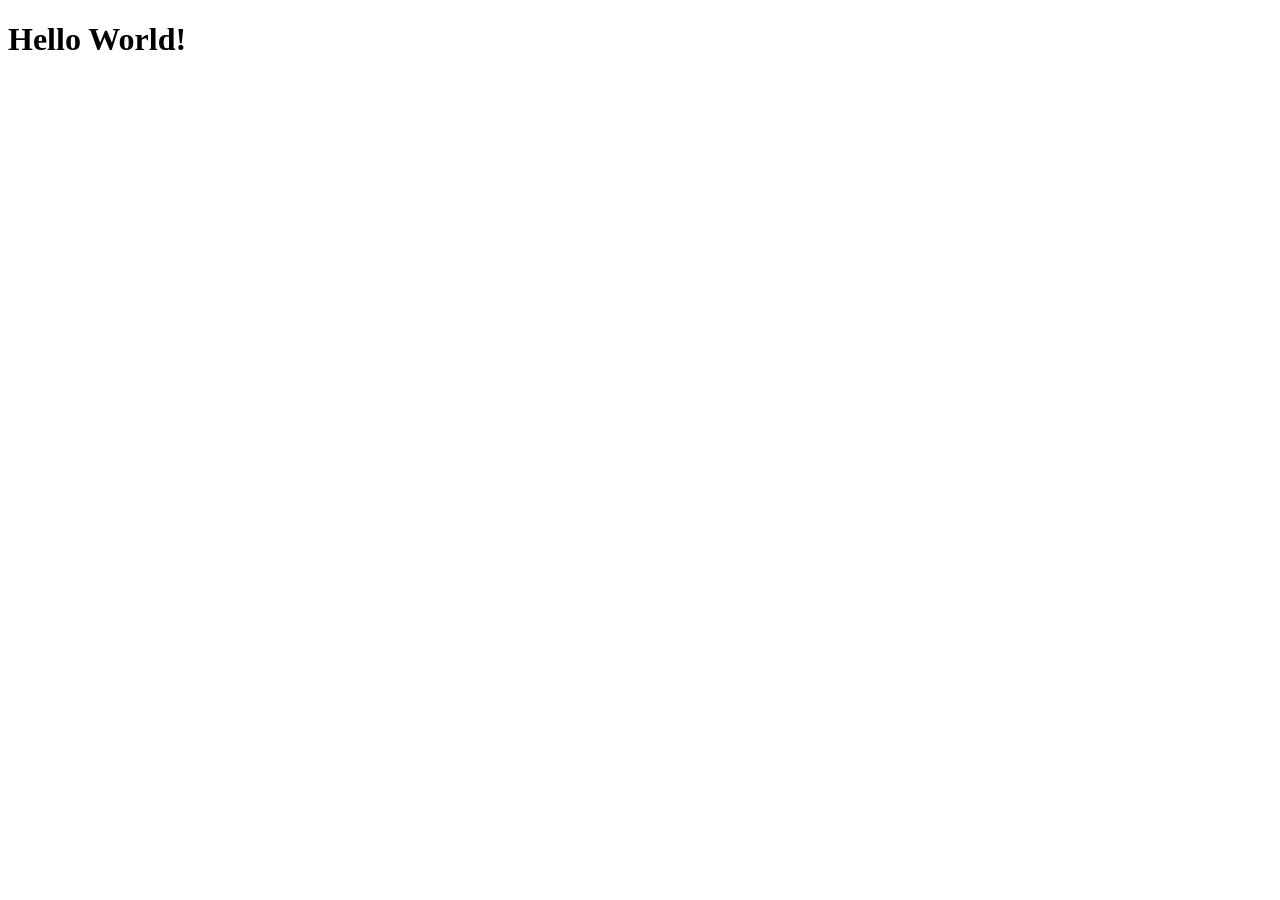
==== index.html @ 9c20a5e0 "Added index.html and test text" ====
<!DOCTYPE html>
<html lang="en">
<head>
    <meta charset="UTF-8">
    <meta name="viewport" content="width=device-width, initial-scale=1.0">

    <title>My Website</title>

    <link rel="stylesheet" href="css/style.css">
</head>

<body>

    <h1>Hello World!</h1>

    <script src="js/script.js"></script>
</body>
</html>
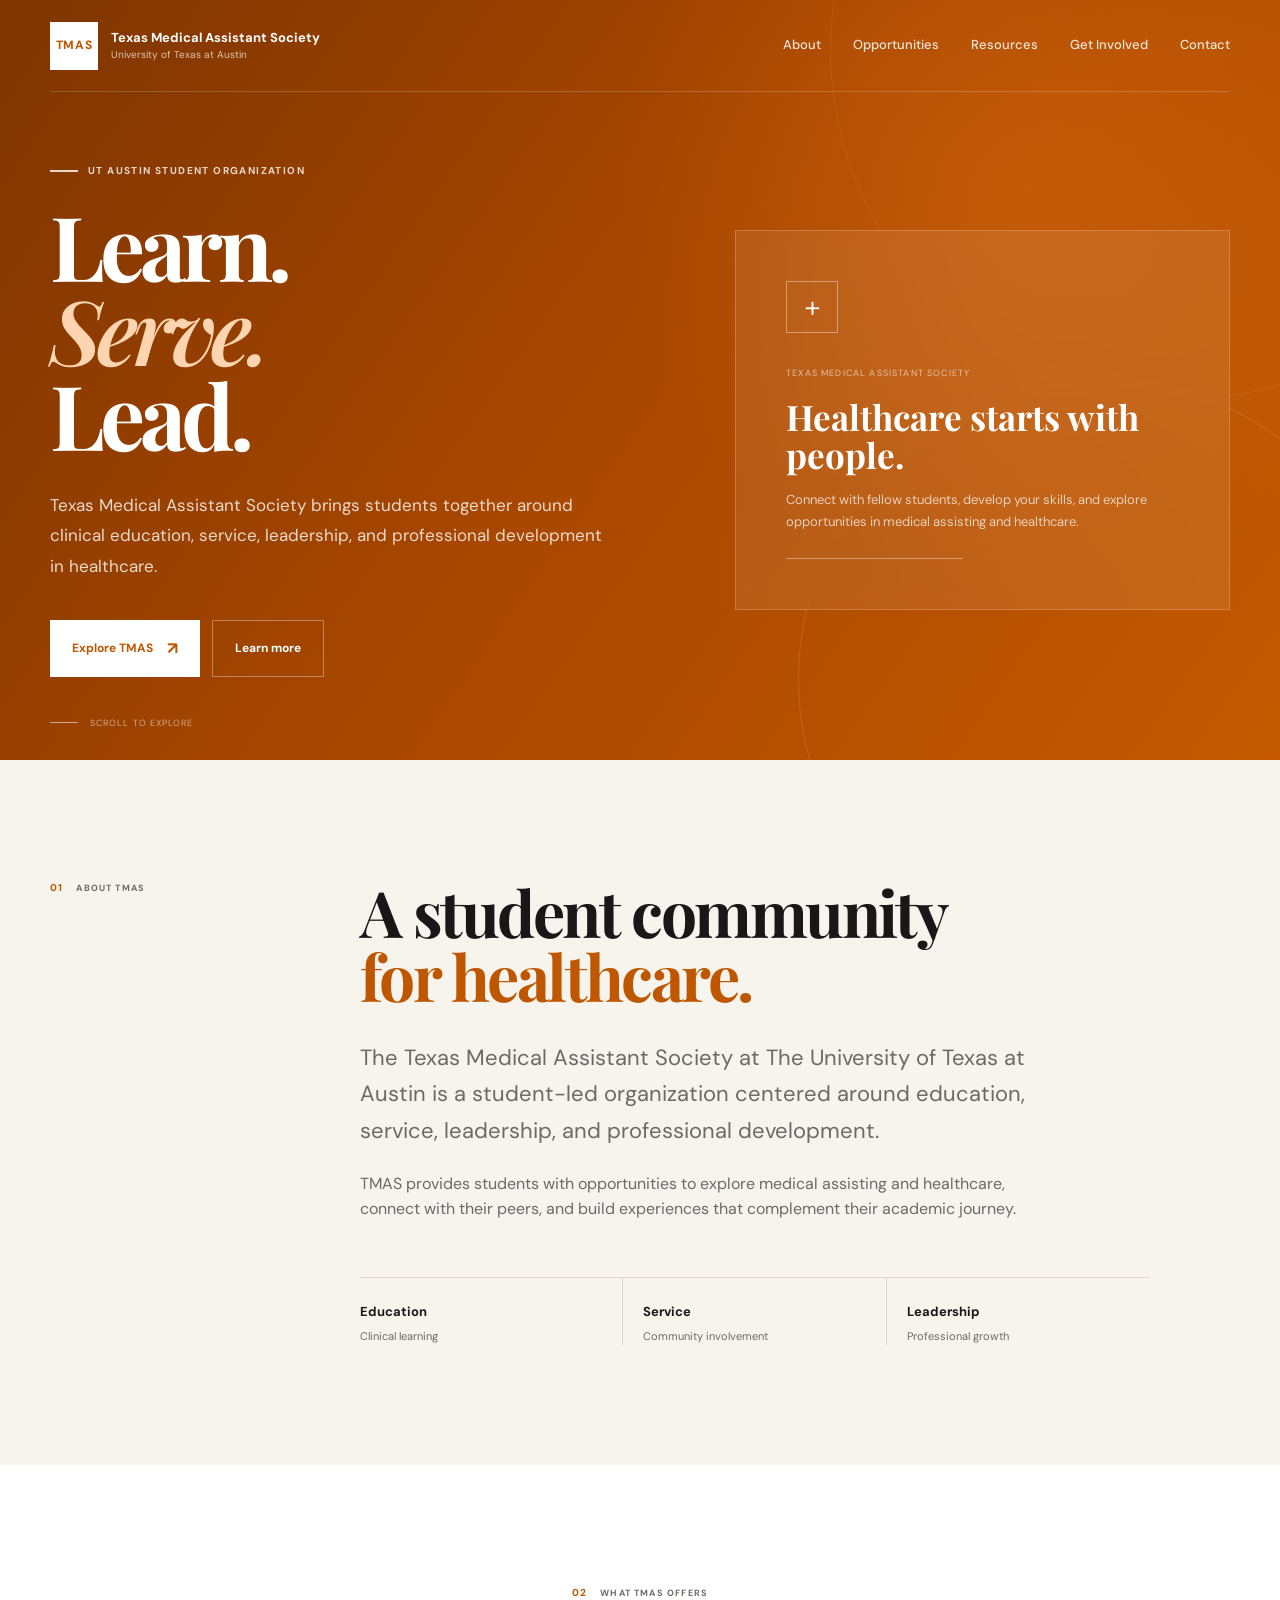
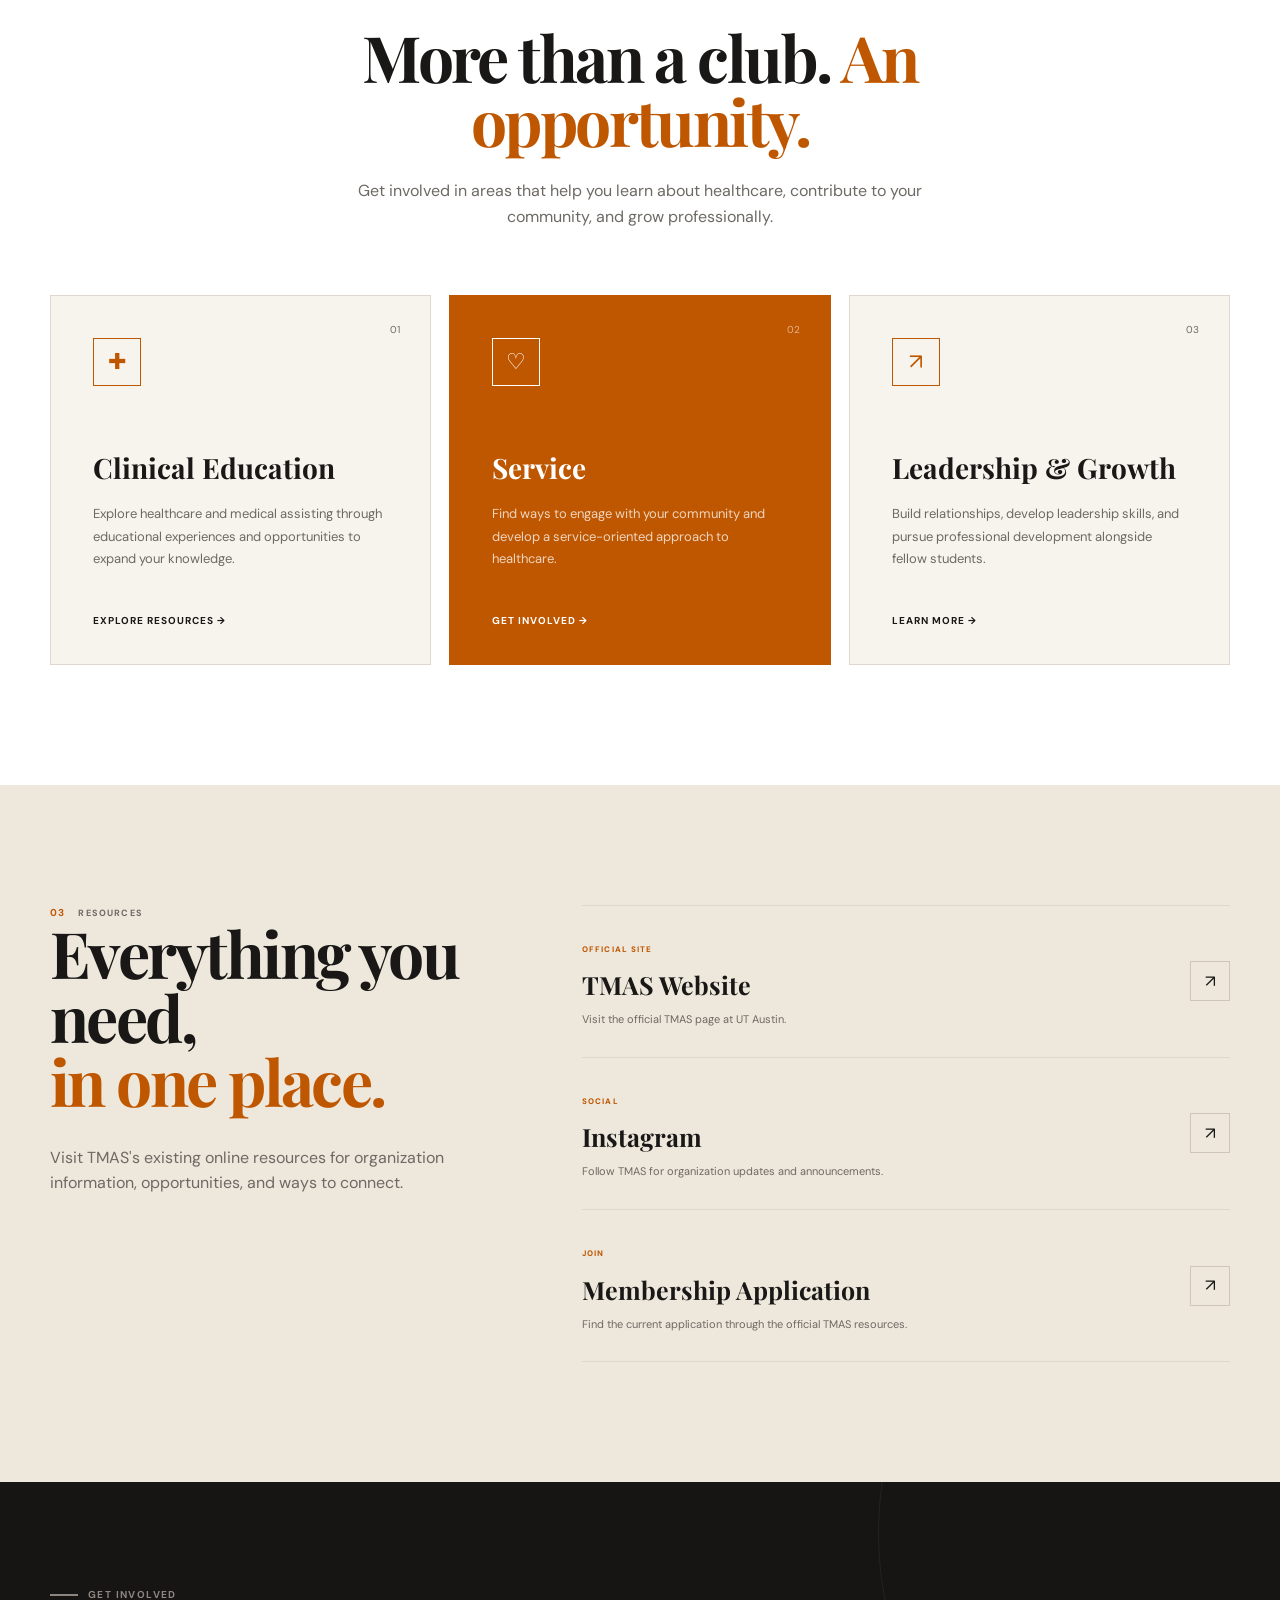
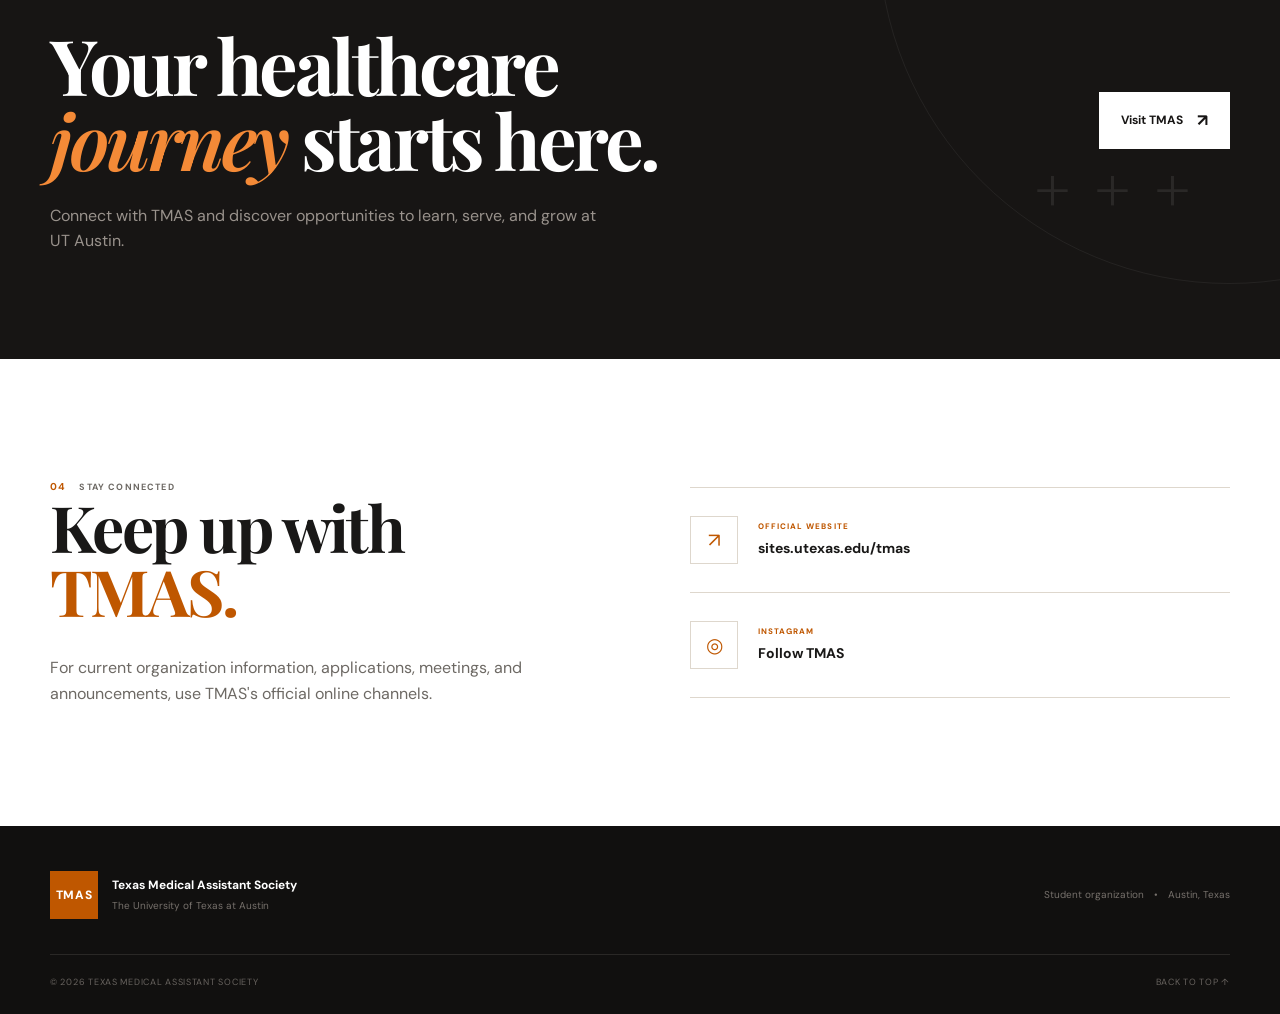
==== commit 3e7314bf: "ChatGPT slop lololol" ====
--- a/index.html
+++ b/index.html
@@ -1,18 +1,416 @@
 <!DOCTYPE html>
 <html lang="en">
 <head>
-    <meta charset="UTF-8">
-    <meta name="viewport" content="width=device-width, initial-scale=1.0">
-
-    <title>My Website</title>
-
-    <link rel="stylesheet" href="css/style.css">
+  <meta charset="UTF-8" />
+  <meta name="viewport" content="width=device-width, initial-scale=1.0" />
+  <meta
+    name="description"
+    content="Texas Medical Assistant Society at The University of Texas at Austin."
+  />
+  <title>Texas Medical Assistant Society | UT Austin</title>
+
+  <link rel="preconnect" href="https://fonts.googleapis.com" />
+  <link rel="preconnect" href="https://fonts.gstatic.com" crossorigin />
+  <link
+    href="https://fonts.googleapis.com/css2?family=DM+Sans:wght@400;500;600;700&family=Playfair+Display:wght@600;700&display=swap"
+    rel="stylesheet"
+  />
+
+  <link rel="stylesheet" href="styles.css" />
 </head>
 
 <body>
 
-    <h1>Hello World!</h1>
-
-    <script src="js/script.js"></script>
+  <!-- Navigation -->
+  <header class="site-header">
+    <nav class="navbar container">
+      <a href="#home" class="brand">
+        <span class="brand-mark">TMAS</span>
+        <span class="brand-text">
+          <strong>Texas Medical Assistant Society</strong>
+          <small>University of Texas at Austin</small>
+        </span>
+      </a>
+
+      <button class="menu-toggle" aria-label="Toggle navigation">
+        <span></span>
+        <span></span>
+        <span></span>
+      </button>
+
+      <div class="nav-links">
+        <a href="#about">About</a>
+        <a href="#opportunities">Opportunities</a>
+        <a href="#resources">Resources</a>
+        <a href="#involved">Get Involved</a>
+        <a href="#contact">Contact</a>
+      </div>
+    </nav>
+  </header>
+
+  <main>
+
+    <!-- Hero -->
+    <section class="hero" id="home">
+      <div class="hero-glow"></div>
+
+      <div class="container hero-content">
+        <div class="hero-copy">
+          <div class="eyebrow">
+            <span></span>
+            UT Austin Student Organization
+          </div>
+
+          <h1>
+            Learn.
+            <em>Serve.</em>
+            Lead.
+          </h1>
+
+          <p class="hero-description">
+            Texas Medical Assistant Society brings students together around
+            clinical education, service, leadership, and professional
+            development in healthcare.
+          </p>
+
+          <div class="hero-buttons">
+            <a
+              href="https://sites.utexas.edu/tmas/"
+              target="_blank"
+              rel="noopener"
+              class="button button-primary"
+            >
+              Explore TMAS
+              <span>↗</span>
+            </a>
+
+            <a href="#about" class="button button-secondary">
+              Learn more
+            </a>
+          </div>
+        </div>
+
+        <div class="hero-card">
+          <div class="cross-icon">+</div>
+
+          <div class="hero-card-content">
+            <span>Texas Medical Assistant Society</span>
+            <h2>Healthcare starts with people.</h2>
+            <p>
+              Connect with fellow students, develop your skills, and explore
+              opportunities in medical assisting and healthcare.
+            </p>
+          </div>
+
+          <div class="hero-card-line"></div>
+        </div>
+      </div>
+
+      <div class="scroll-indicator">
+        <span></span>
+        Scroll to explore
+      </div>
+    </section>
+
+    <!-- About -->
+    <section class="section about" id="about">
+      <div class="container two-column">
+
+        <div class="section-label">
+          <span>01</span>
+          <p>About TMAS</p>
+        </div>
+
+        <div class="section-content">
+          <h2>
+            A student community
+            <span>for healthcare.</span>
+          </h2>
+
+          <p class="large-text">
+            The Texas Medical Assistant Society at The University of Texas at
+            Austin is a student-led organization centered around education,
+            service, leadership, and professional development.
+          </p>
+
+          <p>
+            TMAS provides students with opportunities to explore medical
+            assisting and healthcare, connect with their peers, and build
+            experiences that complement their academic journey.
+          </p>
+
+          <div class="stat-row">
+            <div>
+              <strong>Education</strong>
+              <span>Clinical learning</span>
+            </div>
+
+            <div>
+              <strong>Service</strong>
+              <span>Community involvement</span>
+            </div>
+
+            <div>
+              <strong>Leadership</strong>
+              <span>Professional growth</span>
+            </div>
+          </div>
+        </div>
+
+      </div>
+    </section>
+
+    <!-- Opportunities -->
+    <section class="section opportunities" id="opportunities">
+      <div class="container">
+
+        <div class="section-heading centered">
+          <div class="section-label centered-label">
+            <span>02</span>
+            <p>What TMAS offers</p>
+          </div>
+
+          <h2>
+            More than a club.
+            <span>An opportunity.</span>
+          </h2>
+
+          <p>
+            Get involved in areas that help you learn about healthcare,
+            contribute to your community, and grow professionally.
+          </p>
+        </div>
+
+        <div class="cards">
+
+          <article class="feature-card">
+            <div class="card-number">01</div>
+            <div class="card-icon">✚</div>
+            <h3>Clinical Education</h3>
+            <p>
+              Explore healthcare and medical assisting through educational
+              experiences and opportunities to expand your knowledge.
+            </p>
+            <a href="#resources">Explore resources →</a>
+          </article>
+
+          <article class="feature-card featured">
+            <div class="card-number">02</div>
+            <div class="card-icon">♡</div>
+            <h3>Service</h3>
+            <p>
+              Find ways to engage with your community and develop a
+              service-oriented approach to healthcare.
+            </p>
+            <a href="#involved">Get involved →</a>
+          </article>
+
+          <article class="feature-card">
+            <div class="card-number">03</div>
+            <div class="card-icon">↗</div>
+            <h3>Leadership & Growth</h3>
+            <p>
+              Build relationships, develop leadership skills, and pursue
+              professional development alongside fellow students.
+            </p>
+            <a href="#involved">Learn more →</a>
+          </article>
+
+        </div>
+      </div>
+    </section>
+
+    <!-- Resources -->
+    <section class="section resources" id="resources">
+      <div class="container resource-layout">
+
+        <div class="resource-intro">
+          <div class="section-label">
+            <span>03</span>
+            <p>Resources</p>
+          </div>
+
+          <h2>
+            Everything you need,
+            <span>in one place.</span>
+          </h2>
+
+          <p>
+            Visit TMAS's existing online resources for organization
+            information, opportunities, and ways to connect.
+          </p>
+        </div>
+
+        <div class="resource-list">
+
+          <a
+            class="resource-item"
+            href="https://sites.utexas.edu/tmas/"
+            target="_blank"
+            rel="noopener"
+          >
+            <div>
+              <span class="resource-tag">OFFICIAL SITE</span>
+              <h3>TMAS Website</h3>
+              <p>Visit the official TMAS page at UT Austin.</p>
+            </div>
+            <span class="resource-arrow">↗</span>
+          </a>
+
+          <a
+            class="resource-item"
+            href="https://www.instagram.com/"
+            target="_blank"
+            rel="noopener"
+          >
+            <div>
+              <span class="resource-tag">SOCIAL</span>
+              <h3>Instagram</h3>
+              <p>Follow TMAS for organization updates and announcements.</p>
+            </div>
+            <span class="resource-arrow">↗</span>
+          </a>
+
+          <a
+            class="resource-item"
+            href="https://sites.utexas.edu/tmas/"
+            target="_blank"
+            rel="noopener"
+          >
+            <div>
+              <span class="resource-tag">JOIN</span>
+              <h3>Membership Application</h3>
+              <p>Find the current application through the official TMAS resources.</p>
+            </div>
+            <span class="resource-arrow">↗</span>
+          </a>
+
+        </div>
+      </div>
+    </section>
+
+    <!-- CTA -->
+    <section class="cta-section" id="involved">
+      <div class="container cta-inner">
+
+        <div class="cta-decoration">
+          <span>+</span>
+          <span>+</span>
+          <span>+</span>
+        </div>
+
+        <div>
+          <div class="eyebrow light">
+            <span></span>
+            Get involved
+          </div>
+
+          <h2>
+            Your healthcare
+            <em>journey</em> starts here.
+          </h2>
+
+          <p>
+            Connect with TMAS and discover opportunities to learn, serve,
+            and grow at UT Austin.
+          </p>
+        </div>
+
+        <a
+          href="https://sites.utexas.edu/tmas/"
+          target="_blank"
+          rel="noopener"
+          class="button button-light"
+        >
+          Visit TMAS
+          <span>↗</span>
+        </a>
+
+      </div>
+    </section>
+
+    <!-- Contact -->
+    <section class="section contact" id="contact">
+      <div class="container contact-grid">
+
+        <div>
+          <div class="section-label">
+            <span>04</span>
+            <p>Stay connected</p>
+          </div>
+
+          <h2>
+            Keep up with
+            <span>TMAS.</span>
+          </h2>
+
+          <p>
+            For current organization information, applications, meetings,
+            and announcements, use TMAS's official online channels.
+          </p>
+        </div>
+
+        <div class="contact-links">
+
+          <a
+            href="https://sites.utexas.edu/tmas/"
+            target="_blank"
+            rel="noopener"
+            class="contact-link"
+          >
+            <span class="contact-icon">↗</span>
+            <div>
+              <small>OFFICIAL WEBSITE</small>
+              <strong>sites.utexas.edu/tmas</strong>
+            </div>
+          </a>
+
+          <a
+            href="https://www.instagram.com/"
+            target="_blank"
+            rel="noopener"
+            class="contact-link"
+          >
+            <span class="contact-icon">◎</span>
+            <div>
+              <small>INSTAGRAM</small>
+              <strong>Follow TMAS</strong>
+            </div>
+          </a>
+
+        </div>
+
+      </div>
+    </section>
+
+  </main>
+
+  <!-- Footer -->
+  <footer class="footer">
+    <div class="container footer-inner">
+
+      <div class="footer-brand">
+        <span class="brand-mark">TMAS</span>
+        <div>
+          <strong>Texas Medical Assistant Society</strong>
+          <span>The University of Texas at Austin</span>
+        </div>
+      </div>
+
+      <div class="footer-right">
+        <span>Student organization</span>
+        <span>•</span>
+        <span>Austin, Texas</span>
+      </div>
+
+    </div>
+
+    <div class="container footer-bottom">
+      <span>© <span id="year"></span> Texas Medical Assistant Society</span>
+      <a href="#home">Back to top ↑</a>
+    </div>
+  </footer>
+
+  <script src="script.js"></script>
 </body>
 </html>
--- a/styles.css
+++ b/styles.css
@@ -0,0 +1,1016 @@
+:root {
+  --burnt-orange: #bf5700;
+  --orange-dark: #8f3f00;
+  --orange-light: #e87519;
+  --cream: #f7f3ed;
+  --cream-dark: #eee7dc;
+  --white: #ffffff;
+  --ink: #191817;
+  --muted: #6d6964;
+  --border: #ded7cd;
+  --dark: #171514;
+
+  --font-body: "DM Sans", sans-serif;
+  --font-display: "Playfair Display", serif;
+
+  --container: 1180px;
+}
+
+* {
+  margin: 0;
+  padding: 0;
+  box-sizing: border-box;
+}
+
+html {
+  scroll-behavior: smooth;
+}
+
+body {
+  font-family: var(--font-body);
+  background: var(--cream);
+  color: var(--ink);
+  line-height: 1.6;
+  overflow-x: hidden;
+}
+
+a {
+  color: inherit;
+  text-decoration: none;
+}
+
+button {
+  font-family: inherit;
+}
+
+.container {
+  width: min(calc(100% - 48px), var(--container));
+  margin: 0 auto;
+}
+
+/* =========================
+   HEADER
+========================= */
+
+.site-header {
+  position: absolute;
+  z-index: 100;
+  top: 0;
+  left: 0;
+  width: 100%;
+  color: white;
+}
+
+.navbar {
+  min-height: 92px;
+  display: flex;
+  align-items: center;
+  justify-content: space-between;
+  border-bottom: 1px solid rgba(255,255,255,.18);
+}
+
+.brand {
+  display: flex;
+  align-items: center;
+  gap: 13px;
+}
+
+.brand-mark {
+  width: 48px;
+  height: 48px;
+  display: grid;
+  place-items: center;
+  background: white;
+  color: var(--burnt-orange);
+  font-size: 12px;
+  font-weight: 800;
+  letter-spacing: .06em;
+}
+
+.brand-text {
+  display: flex;
+  flex-direction: column;
+  line-height: 1.25;
+}
+
+.brand-text strong {
+  font-size: 13px;
+}
+
+.brand-text small {
+  opacity: .7;
+  font-size: 10px;
+  margin-top: 3px;
+}
+
+.nav-links {
+  display: flex;
+  gap: 32px;
+  align-items: center;
+}
+
+.nav-links a {
+  font-size: 13px;
+  font-weight: 500;
+  opacity: .85;
+  transition: .25s ease;
+}
+
+.nav-links a:hover {
+  opacity: 1;
+  color: #ffd2af;
+}
+
+.menu-toggle {
+  display: none;
+  background: transparent;
+  border: 0;
+  cursor: pointer;
+}
+
+.menu-toggle span {
+  width: 26px;
+  height: 2px;
+  background: white;
+  display: block;
+  margin: 5px 0;
+}
+
+/* =========================
+   HERO
+========================= */
+
+.hero {
+  min-height: 760px;
+  position: relative;
+  background:
+    radial-gradient(
+      circle at 80% 25%,
+      rgba(232,117,25,.35),
+      transparent 35%
+    ),
+    linear-gradient(
+      125deg,
+      #7e3500 0%,
+      #a84700 48%,
+      #c55a00 100%
+    );
+  color: white;
+  overflow: hidden;
+}
+
+.hero::after {
+  content: "";
+  position: absolute;
+  right: -120px;
+  bottom: -220px;
+  width: 600px;
+  height: 600px;
+  border: 1px solid rgba(255,255,255,.13);
+  border-radius: 50%;
+}
+
+.hero-glow {
+  position: absolute;
+  width: 700px;
+  height: 700px;
+  right: -250px;
+  top: -300px;
+  border: 1px solid rgba(255,255,255,.08);
+  border-radius: 50%;
+}
+
+.hero-content {
+  min-height: 760px;
+  display: grid;
+  grid-template-columns: 1.1fr .9fr;
+  gap: 80px;
+  align-items: center;
+  padding-top: 80px;
+}
+
+.hero-copy {
+  max-width: 650px;
+  position: relative;
+  z-index: 2;
+}
+
+.eyebrow {
+  display: flex;
+  align-items: center;
+  gap: 10px;
+  text-transform: uppercase;
+  letter-spacing: .14em;
+  font-size: 10px;
+  font-weight: 700;
+  margin-bottom: 24px;
+  opacity: .8;
+}
+
+.eyebrow span {
+  display: block;
+  width: 28px;
+  height: 2px;
+  background: currentColor;
+}
+
+.hero h1 {
+  font-family: var(--font-display);
+  font-size: clamp(64px, 7vw, 104px);
+  line-height: .94;
+  letter-spacing: -.055em;
+  margin-bottom: 34px;
+}
+
+.hero h1 em {
+  display: block;
+  color: #ffd4b0;
+  font-weight: 600;
+}
+
+.hero-description {
+  max-width: 560px;
+  color: rgba(255,255,255,.8);
+  font-size: 17px;
+  line-height: 1.8;
+}
+
+.hero-buttons {
+  display: flex;
+  gap: 12px;
+  margin-top: 38px;
+}
+
+.button {
+  display: inline-flex;
+  justify-content: center;
+  align-items: center;
+  gap: 14px;
+  padding: 15px 22px;
+  font-size: 12px;
+  font-weight: 700;
+  transition: .25s ease;
+}
+
+.button span {
+  font-size: 17px;
+}
+
+.button-primary {
+  background: white;
+  color: var(--burnt-orange);
+}
+
+.button-primary:hover {
+  transform: translateY(-3px);
+  background: #fff4eb;
+}
+
+.button-secondary {
+  border: 1px solid rgba(255,255,255,.35);
+  color: white;
+}
+
+.button-secondary:hover {
+  background: rgba(255,255,255,.1);
+}
+
+.hero-card {
+  position: relative;
+  z-index: 2;
+  background: rgba(255,255,255,.09);
+  border: 1px solid rgba(255,255,255,.2);
+  backdrop-filter: blur(8px);
+  padding: 50px;
+  min-height: 380px;
+  display: flex;
+  flex-direction: column;
+  justify-content: space-between;
+}
+
+.cross-icon {
+  width: 52px;
+  height: 52px;
+  display: grid;
+  place-items: center;
+  border: 1px solid rgba(255,255,255,.4);
+  font-size: 30px;
+  font-weight: 300;
+}
+
+.hero-card-content span {
+  text-transform: uppercase;
+  letter-spacing: .13em;
+  font-size: 9px;
+  opacity: .6;
+}
+
+.hero-card h2 {
+  font-family: var(--font-display);
+  font-size: 35px;
+  line-height: 1.1;
+  margin: 14px 0;
+}
+
+.hero-card p {
+  font-size: 13px;
+  line-height: 1.7;
+  color: rgba(255,255,255,.7);
+}
+
+.hero-card-line {
+  height: 1px;
+  width: 45%;
+  background: rgba(255,255,255,.4);
+}
+
+.scroll-indicator {
+  position: absolute;
+  bottom: 30px;
+  left: max(24px, calc((100vw - var(--container)) / 2));
+  display: flex;
+  align-items: center;
+  gap: 12px;
+  text-transform: uppercase;
+  letter-spacing: .12em;
+  font-size: 9px;
+  opacity: .55;
+}
+
+.scroll-indicator span {
+  width: 28px;
+  height: 1px;
+  background: white;
+}
+
+/* =========================
+   SECTIONS
+========================= */
+
+.section {
+  padding: 120px 0;
+}
+
+.two-column {
+  display: grid;
+  grid-template-columns: 220px 1fr;
+  gap: 90px;
+}
+
+.section-label {
+  display: flex;
+  gap: 13px;
+  align-items: flex-start;
+  text-transform: uppercase;
+  letter-spacing: .13em;
+  font-size: 9px;
+  font-weight: 700;
+  color: var(--muted);
+}
+
+.section-label span {
+  color: var(--burnt-orange);
+  font-size: 10px;
+}
+
+.section-label p {
+  padding-top: 1px;
+}
+
+.section-content {
+  max-width: 790px;
+}
+
+.section-content h2,
+.resource-intro h2,
+.contact h2 {
+  font-family: var(--font-display);
+  font-size: clamp(44px, 5vw, 68px);
+  line-height: 1;
+  letter-spacing: -.04em;
+  margin-bottom: 32px;
+}
+
+.section-content h2 span,
+.resource-intro h2 span,
+.contact h2 span {
+  color: var(--burnt-orange);
+  display: block;
+}
+
+.large-text {
+  font-size: 22px !important;
+  line-height: 1.65 !important;
+  color: #34312e;
+}
+
+.section-content p {
+  max-width: 680px;
+  color: var(--muted);
+  margin-bottom: 22px;
+}
+
+.stat-row {
+  display: grid;
+  grid-template-columns: repeat(3, 1fr);
+  gap: 0;
+  border-top: 1px solid var(--border);
+  margin-top: 55px;
+}
+
+.stat-row div {
+  padding: 24px 20px 0 0;
+  border-right: 1px solid var(--border);
+}
+
+.stat-row div:not(:first-child) {
+  padding-left: 20px;
+}
+
+.stat-row div:last-child {
+  border-right: 0;
+}
+
+.stat-row strong,
+.stat-row span {
+  display: block;
+}
+
+.stat-row strong {
+  font-size: 13px;
+  margin-bottom: 5px;
+}
+
+.stat-row span {
+  color: var(--muted);
+  font-size: 11px;
+}
+
+/* =========================
+   OPPORTUNITIES
+========================= */
+
+.opportunities {
+  background: white;
+}
+
+.section-heading {
+  max-width: 750px;
+  margin-bottom: 65px;
+}
+
+.centered {
+  text-align: center;
+  margin-left: auto;
+  margin-right: auto;
+}
+
+.centered-label {
+  justify-content: center;
+  margin-bottom: 24px;
+}
+
+.section-heading h2 {
+  font-family: var(--font-display);
+  font-size: clamp(44px, 5vw, 68px);
+  line-height: 1;
+  letter-spacing: -.04em;
+}
+
+.section-heading h2 span {
+  color: var(--burnt-orange);
+}
+
+.section-heading > p {
+  color: var(--muted);
+  margin: 25px auto 0;
+  max-width: 570px;
+}
+
+.cards {
+  display: grid;
+  grid-template-columns: repeat(3, 1fr);
+  gap: 18px;
+}
+
+.feature-card {
+  position: relative;
+  min-height: 370px;
+  padding: 42px;
+  background: var(--cream);
+  border: 1px solid var(--border);
+  transition: .3s ease;
+  overflow: hidden;
+}
+
+.feature-card:hover {
+  transform: translateY(-7px);
+  border-color: #d4c5b4;
+}
+
+.feature-card.featured {
+  background: var(--burnt-orange);
+  color: white;
+  border-color: var(--burnt-orange);
+}
+
+.card-number {
+  position: absolute;
+  top: 26px;
+  right: 30px;
+  font-size: 10px;
+  color: var(--muted);
+}
+
+.featured .card-number {
+  color: rgba(255,255,255,.55);
+}
+
+.card-icon {
+  width: 48px;
+  height: 48px;
+  display: grid;
+  place-items: center;
+  border: 1px solid currentColor;
+  color: var(--burnt-orange);
+  font-size: 22px;
+  margin-bottom: 60px;
+}
+
+.featured .card-icon {
+  color: white;
+}
+
+.feature-card h3 {
+  font-family: var(--font-display);
+  font-size: 28px;
+  margin-bottom: 13px;
+}
+
+.feature-card p {
+  color: var(--muted);
+  font-size: 13px;
+  line-height: 1.7;
+  max-width: 290px;
+}
+
+.featured p {
+  color: rgba(255,255,255,.75);
+}
+
+.feature-card a {
+  position: absolute;
+  bottom: 35px;
+  left: 42px;
+  font-size: 10px;
+  text-transform: uppercase;
+  letter-spacing: .1em;
+  font-weight: 700;
+}
+
+.feature-card a:hover {
+  text-decoration: underline;
+}
+
+/* =========================
+   RESOURCES
+========================= */
+
+.resources {
+  background: var(--cream-dark);
+}
+
+.resource-layout {
+  display: grid;
+  grid-template-columns: .8fr 1.2fr;
+  gap: 100px;
+}
+
+.resource-intro p {
+  color: var(--muted);
+  max-width: 400px;
+}
+
+.resource-list {
+  border-top: 1px solid var(--border);
+}
+
+.resource-item {
+  display: flex;
+  align-items: center;
+  justify-content: space-between;
+  padding: 28px 0;
+  border-bottom: 1px solid var(--border);
+  transition: .25s ease;
+}
+
+.resource-item:hover {
+  padding-left: 10px;
+  padding-right: 10px;
+  background: rgba(255,255,255,.3);
+}
+
+.resource-tag {
+  color: var(--burnt-orange);
+  font-size: 8px;
+  font-weight: 800;
+  letter-spacing: .14em;
+}
+
+.resource-item h3 {
+  font-family: var(--font-display);
+  font-size: 25px;
+  margin: 6px 0;
+}
+
+.resource-item p {
+  color: var(--muted);
+  font-size: 11px;
+}
+
+.resource-arrow {
+  width: 40px;
+  height: 40px;
+  border: 1px solid #cfc5b8;
+  display: grid;
+  place-items: center;
+  font-size: 17px;
+}
+
+/* =========================
+   CTA
+========================= */
+
+.cta-section {
+  background: var(--dark);
+  color: white;
+  padding: 105px 0;
+  position: relative;
+  overflow: hidden;
+}
+
+.cta-section::before {
+  content: "";
+  position: absolute;
+  width: 700px;
+  height: 700px;
+  border-radius: 50%;
+  border: 1px solid rgba(255,255,255,.06);
+  right: -300px;
+  top: -300px;
+}
+
+.cta-inner {
+  position: relative;
+  display: flex;
+  align-items: center;
+  justify-content: space-between;
+  gap: 50px;
+}
+
+.cta-inner h2 {
+  font-family: var(--font-display);
+  font-size: clamp(48px, 6vw, 80px);
+  line-height: .98;
+  letter-spacing: -.045em;
+  max-width: 750px;
+}
+
+.cta-inner h2 em {
+  color: #f48a37;
+  font-weight: 600;
+}
+
+.cta-inner p {
+  max-width: 560px;
+  color: #99928c;
+  margin-top: 25px;
+}
+
+.eyebrow.light {
+  color: #aaa29b;
+}
+
+.button-light {
+  background: white;
+  color: var(--dark);
+  white-space: nowrap;
+}
+
+.button-light:hover {
+  background: #ffd7b7;
+  color: var(--orange-dark);
+  transform: translateY(-3px);
+}
+
+.cta-decoration {
+  position: absolute;
+  right: 40px;
+  bottom: 10px;
+  opacity: .08;
+  font-size: 70px;
+  font-weight: 200;
+  display: flex;
+  gap: 25px;
+}
+
+/* =========================
+   CONTACT
+========================= */
+
+.contact {
+  background: white;
+}
+
+.contact-grid {
+  display: grid;
+  grid-template-columns: 1fr 1fr;
+  gap: 100px;
+  align-items: center;
+}
+
+.contact > .container > div:first-child > p {
+  color: var(--muted);
+  max-width: 500px;
+}
+
+.contact-links {
+  border-top: 1px solid var(--border);
+}
+
+.contact-link {
+  display: flex;
+  align-items: center;
+  gap: 20px;
+  padding: 28px 0;
+  border-bottom: 1px solid var(--border);
+}
+
+.contact-icon {
+  width: 48px;
+  height: 48px;
+  border: 1px solid var(--border);
+  display: grid;
+  place-items: center;
+  color: var(--burnt-orange);
+  font-size: 20px;
+}
+
+.contact-link small,
+.contact-link strong {
+  display: block;
+}
+
+.contact-link small {
+  color: var(--burnt-orange);
+  font-size: 8px;
+  letter-spacing: .13em;
+  font-weight: 800;
+}
+
+.contact-link strong {
+  font-size: 14px;
+  margin-top: 4px;
+}
+
+.contact-link:hover strong {
+  color: var(--burnt-orange);
+}
+
+/* =========================
+   FOOTER
+========================= */
+
+.footer {
+  background: #11100f;
+  color: white;
+  padding: 45px 0 25px;
+}
+
+.footer-inner {
+  display: flex;
+  justify-content: space-between;
+  align-items: center;
+  padding-bottom: 35px;
+}
+
+.footer-brand {
+  display: flex;
+  align-items: center;
+  gap: 14px;
+}
+
+.footer-brand > div {
+  display: flex;
+  flex-direction: column;
+}
+
+.footer-brand strong {
+  font-size: 12px;
+}
+
+.footer-brand span:not(.brand-mark) {
+  color: #77716c;
+  font-size: 10px;
+  margin-top: 3px;
+}
+
+.footer-brand .brand-mark {
+  background: var(--burnt-orange);
+  color: white;
+}
+
+.footer-right {
+  color: #77716c;
+  font-size: 10px;
+  display: flex;
+  gap: 10px;
+}
+
+.footer-bottom {
+  padding-top: 20px;
+  border-top: 1px solid #2a2826;
+  display: flex;
+  justify-content: space-between;
+  color: #68635f;
+  font-size: 9px;
+  text-transform: uppercase;
+  letter-spacing: .08em;
+}
+
+.footer-bottom a:hover {
+  color: white;
+}
+
+/* =========================
+   RESPONSIVE
+========================= */
+
+@media (max-width: 900px) {
+
+  .container {
+    width: min(calc(100% - 36px), var(--container));
+  }
+
+  .nav-links {
+    position: fixed;
+    inset: 0;
+    background: #1b1512;
+    flex-direction: column;
+    justify-content: center;
+    gap: 25px;
+    transform: translateX(100%);
+    transition: transform .3s ease;
+  }
+
+  .nav-links.active {
+    transform: translateX(0);
+  }
+
+  .nav-links a {
+    font-size: 20px;
+  }
+
+  .menu-toggle {
+    display: block;
+    position: relative;
+    z-index: 101;
+  }
+
+  .hero-content {
+    grid-template-columns: 1fr;
+    gap: 50px;
+    padding-top: 150px;
+  }
+
+  .hero {
+    min-height: auto;
+    padding-bottom: 90px;
+  }
+
+  .hero-content {
+    min-height: auto;
+  }
+
+  .hero-card {
+    min-height: 300px;
+  }
+
+  .two-column,
+  .resource-layout,
+  .contact-grid {
+    grid-template-columns: 1fr;
+    gap: 50px;
+  }
+
+  .cards {
+    grid-template-columns: 1fr;
+  }
+
+  .feature-card {
+    min-height: 330px;
+  }
+
+  .cta-inner {
+    flex-direction: column;
+    align-items: flex-start;
+  }
+
+  .scroll-indicator {
+    display: none;
+  }
+}
+
+@media (max-width: 600px) {
+
+  .navbar {
+    min-height: 75px;
+  }
+
+  .brand-text {
+    display: none;
+  }
+
+  .hero h1 {
+    font-size: 62px;
+  }
+
+  .hero-description {
+    font-size: 15px;
+  }
+
+  .hero-buttons {
+    flex-direction: column;
+    align-items: stretch;
+  }
+
+  .button {
+    width: 100%;
+  }
+
+  .hero-card {
+    padding: 30px;
+  }
+
+  .section {
+    padding: 80px 0;
+  }
+
+  .section-content h2,
+  .resource-intro h2,
+  .contact h2,
+  .section-heading h2 {
+    font-size: 46px;
+  }
+
+  .large-text {
+    font-size: 18px !important;
+  }
+
+  .stat-row {
+    grid-template-columns: 1fr;
+  }
+
+  .stat-row div,
+  .stat-row div:not(:first-child) {
+    padding: 18px 0;
+    border-right: 0;
+    border-bottom: 1px solid var(--border);
+  }
+
+  .stat-row div:last-child {
+    border-bottom: 0;
+  }
+
+  .resource-item h3 {
+    font-size: 21px;
+  }
+
+  .resource-arrow {
+    flex-shrink: 0;
+    margin-left: 15px;
+  }
+
+  .cta-section {
+    padding: 80px 0;
+  }
+
+  .cta-inner h2 {
+    font-size: 52px;
+  }
+
+  .footer-inner {
+    flex-direction: column;
+    align-items: flex-start;
+    gap: 25px;
+  }
+
+  .footer-right {
+    display: none;
+  }
+
+  .footer-bottom {
+    flex-direction: column;
+    gap: 15px;
+  }
+}
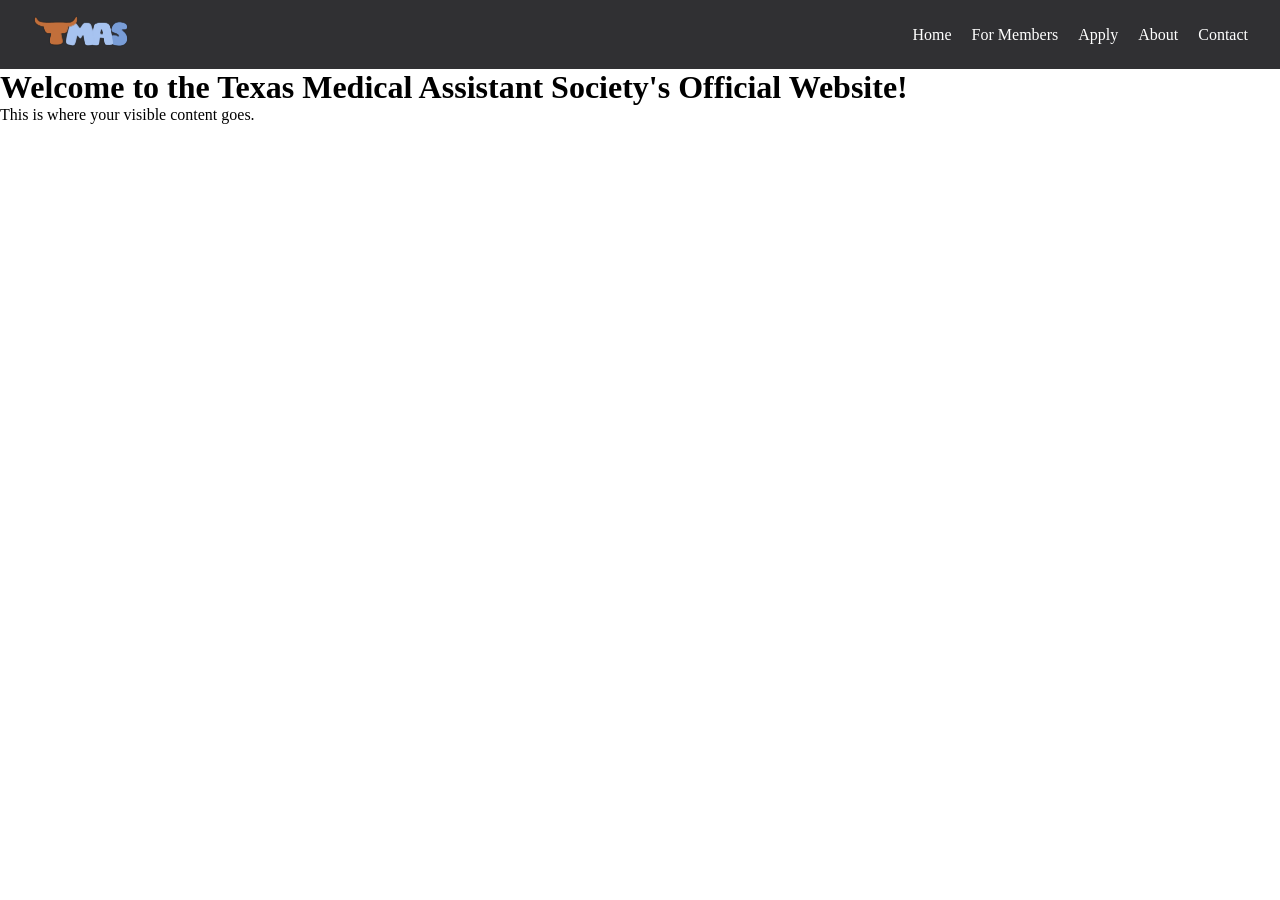
==== commit 8bb0663e: "Actual Website" ====
--- a/index.html
+++ b/index.html
@@ -1,416 +1,34 @@
 <!DOCTYPE html>
 <html lang="en">
 <head>
-  <meta charset="UTF-8" />
-  <meta name="viewport" content="width=device-width, initial-scale=1.0" />
-  <meta
-    name="description"
-    content="Texas Medical Assistant Society at The University of Texas at Austin."
-  />
-  <title>Texas Medical Assistant Society | UT Austin</title>
-
-  <link rel="preconnect" href="https://fonts.googleapis.com" />
-  <link rel="preconnect" href="https://fonts.gstatic.com" crossorigin />
-  <link
-    href="https://fonts.googleapis.com/css2?family=DM+Sans:wght@400;500;600;700&family=Playfair+Display:wght@600;700&display=swap"
-    rel="stylesheet"
-  />
-
-  <link rel="stylesheet" href="styles.css" />
+    <meta charset="UTF-8">
+    <meta name="viewport" content="width=device-width, initial-scale=1.0">
+    <title>Texas Medical Assistant Society | Home</title>
+    <link rel="stylesheet" href="styles.css">
 </head>
-
 <body>
 
-  <!-- Navigation -->
-  <header class="site-header">
-    <nav class="navbar container">
-      <a href="#home" class="brand">
-        <span class="brand-mark">TMAS</span>
-        <span class="brand-text">
-          <strong>Texas Medical Assistant Society</strong>
-          <small>University of Texas at Austin</small>
-        </span>
-      </a>
+    <nav class="navbar">
+        <div class="nav-logo"><a href="index.html"><img src=images/logo.svg width=100rem height=auto alt ="TMAS Logo"></a></div>
 
-      <button class="menu-toggle" aria-label="Toggle navigation">
-        <span></span>
-        <span></span>
-        <span></span>
-      </button>
+        <ul class="nav-links">
+            <li><a href="index.html">Home</a></li>
+            <li><a href="members.html">For Members</a></li>
+            <li><a href="apply.html">Apply</a></li>
+            <li><a href="about.html">About</a></li>
+            <li><a href="contact.html">Contact</a></li>
+        </ul>
+        <!--Hamburger-->
+        <button class="hamburger" aria-label="Toggle Menu">
+            <span></span>
+            <span></span>
+            <span></span>
+        </button>
+    </nav>
 
-      <div class="nav-links">
-        <a href="#about">About</a>
-        <a href="#opportunities">Opportunities</a>
-        <a href="#resources">Resources</a>
-        <a href="#involved">Get Involved</a>
-        <a href="#contact">Contact</a>
-      </div>
-    </nav>
-  </header>
+    <h1>Welcome to the Texas Medical Assistant Society's Official Website!</h1>
+    <p>This is where your visible content goes.</p>
+    <script src="script.js"></script>
 
-  <main>
-
-    <!-- Hero -->
-    <section class="hero" id="home">
-      <div class="hero-glow"></div>
-
-      <div class="container hero-content">
-        <div class="hero-copy">
-          <div class="eyebrow">
-            <span></span>
-            UT Austin Student Organization
-          </div>
-
-          <h1>
-            Learn.
-            <em>Serve.</em>
-            Lead.
-          </h1>
-
-          <p class="hero-description">
-            Texas Medical Assistant Society brings students together around
-            clinical education, service, leadership, and professional
-            development in healthcare.
-          </p>
-
-          <div class="hero-buttons">
-            <a
-              href="https://sites.utexas.edu/tmas/"
-              target="_blank"
-              rel="noopener"
-              class="button button-primary"
-            >
-              Explore TMAS
-              <span>↗</span>
-            </a>
-
-            <a href="#about" class="button button-secondary">
-              Learn more
-            </a>
-          </div>
-        </div>
-
-        <div class="hero-card">
-          <div class="cross-icon">+</div>
-
-          <div class="hero-card-content">
-            <span>Texas Medical Assistant Society</span>
-            <h2>Healthcare starts with people.</h2>
-            <p>
-              Connect with fellow students, develop your skills, and explore
-              opportunities in medical assisting and healthcare.
-            </p>
-          </div>
-
-          <div class="hero-card-line"></div>
-        </div>
-      </div>
-
-      <div class="scroll-indicator">
-        <span></span>
-        Scroll to explore
-      </div>
-    </section>
-
-    <!-- About -->
-    <section class="section about" id="about">
-      <div class="container two-column">
-
-        <div class="section-label">
-          <span>01</span>
-          <p>About TMAS</p>
-        </div>
-
-        <div class="section-content">
-          <h2>
-            A student community
-            <span>for healthcare.</span>
-          </h2>
-
-          <p class="large-text">
-            The Texas Medical Assistant Society at The University of Texas at
-            Austin is a student-led organization centered around education,
-            service, leadership, and professional development.
-          </p>
-
-          <p>
-            TMAS provides students with opportunities to explore medical
-            assisting and healthcare, connect with their peers, and build
-            experiences that complement their academic journey.
-          </p>
-
-          <div class="stat-row">
-            <div>
-              <strong>Education</strong>
-              <span>Clinical learning</span>
-            </div>
-
-            <div>
-              <strong>Service</strong>
-              <span>Community involvement</span>
-            </div>
-
-            <div>
-              <strong>Leadership</strong>
-              <span>Professional growth</span>
-            </div>
-          </div>
-        </div>
-
-      </div>
-    </section>
-
-    <!-- Opportunities -->
-    <section class="section opportunities" id="opportunities">
-      <div class="container">
-
-        <div class="section-heading centered">
-          <div class="section-label centered-label">
-            <span>02</span>
-            <p>What TMAS offers</p>
-          </div>
-
-          <h2>
-            More than a club.
-            <span>An opportunity.</span>
-          </h2>
-
-          <p>
-            Get involved in areas that help you learn about healthcare,
-            contribute to your community, and grow professionally.
-          </p>
-        </div>
-
-        <div class="cards">
-
-          <article class="feature-card">
-            <div class="card-number">01</div>
-            <div class="card-icon">✚</div>
-            <h3>Clinical Education</h3>
-            <p>
-              Explore healthcare and medical assisting through educational
-              experiences and opportunities to expand your knowledge.
-            </p>
-            <a href="#resources">Explore resources →</a>
-          </article>
-
-          <article class="feature-card featured">
-            <div class="card-number">02</div>
-            <div class="card-icon">♡</div>
-            <h3>Service</h3>
-            <p>
-              Find ways to engage with your community and develop a
-              service-oriented approach to healthcare.
-            </p>
-            <a href="#involved">Get involved →</a>
-          </article>
-
-          <article class="feature-card">
-            <div class="card-number">03</div>
-            <div class="card-icon">↗</div>
-            <h3>Leadership & Growth</h3>
-            <p>
-              Build relationships, develop leadership skills, and pursue
-              professional development alongside fellow students.
-            </p>
-            <a href="#involved">Learn more →</a>
-          </article>
-
-        </div>
-      </div>
-    </section>
-
-    <!-- Resources -->
-    <section class="section resources" id="resources">
-      <div class="container resource-layout">
-
-        <div class="resource-intro">
-          <div class="section-label">
-            <span>03</span>
-            <p>Resources</p>
-          </div>
-
-          <h2>
-            Everything you need,
-            <span>in one place.</span>
-          </h2>
-
-          <p>
-            Visit TMAS's existing online resources for organization
-            information, opportunities, and ways to connect.
-          </p>
-        </div>
-
-        <div class="resource-list">
-
-          <a
-            class="resource-item"
-            href="https://sites.utexas.edu/tmas/"
-            target="_blank"
-            rel="noopener"
-          >
-            <div>
-              <span class="resource-tag">OFFICIAL SITE</span>
-              <h3>TMAS Website</h3>
-              <p>Visit the official TMAS page at UT Austin.</p>
-            </div>
-            <span class="resource-arrow">↗</span>
-          </a>
-
-          <a
-            class="resource-item"
-            href="https://www.instagram.com/"
-            target="_blank"
-            rel="noopener"
-          >
-            <div>
-              <span class="resource-tag">SOCIAL</span>
-              <h3>Instagram</h3>
-              <p>Follow TMAS for organization updates and announcements.</p>
-            </div>
-            <span class="resource-arrow">↗</span>
-          </a>
-
-          <a
-            class="resource-item"
-            href="https://sites.utexas.edu/tmas/"
-            target="_blank"
-            rel="noopener"
-          >
-            <div>
-              <span class="resource-tag">JOIN</span>
-              <h3>Membership Application</h3>
-              <p>Find the current application through the official TMAS resources.</p>
-            </div>
-            <span class="resource-arrow">↗</span>
-          </a>
-
-        </div>
-      </div>
-    </section>
-
-    <!-- CTA -->
-    <section class="cta-section" id="involved">
-      <div class="container cta-inner">
-
-        <div class="cta-decoration">
-          <span>+</span>
-          <span>+</span>
-          <span>+</span>
-        </div>
-
-        <div>
-          <div class="eyebrow light">
-            <span></span>
-            Get involved
-          </div>
-
-          <h2>
-            Your healthcare
-            <em>journey</em> starts here.
-          </h2>
-
-          <p>
-            Connect with TMAS and discover opportunities to learn, serve,
-            and grow at UT Austin.
-          </p>
-        </div>
-
-        <a
-          href="https://sites.utexas.edu/tmas/"
-          target="_blank"
-          rel="noopener"
-          class="button button-light"
-        >
-          Visit TMAS
-          <span>↗</span>
-        </a>
-
-      </div>
-    </section>
-
-    <!-- Contact -->
-    <section class="section contact" id="contact">
-      <div class="container contact-grid">
-
-        <div>
-          <div class="section-label">
-            <span>04</span>
-            <p>Stay connected</p>
-          </div>
-
-          <h2>
-            Keep up with
-            <span>TMAS.</span>
-          </h2>
-
-          <p>
-            For current organization information, applications, meetings,
-            and announcements, use TMAS's official online channels.
-          </p>
-        </div>
-
-        <div class="contact-links">
-
-          <a
-            href="https://sites.utexas.edu/tmas/"
-            target="_blank"
-            rel="noopener"
-            class="contact-link"
-          >
-            <span class="contact-icon">↗</span>
-            <div>
-              <small>OFFICIAL WEBSITE</small>
-              <strong>sites.utexas.edu/tmas</strong>
-            </div>
-          </a>
-
-          <a
-            href="https://www.instagram.com/"
-            target="_blank"
-            rel="noopener"
-            class="contact-link"
-          >
-            <span class="contact-icon">◎</span>
-            <div>
-              <small>INSTAGRAM</small>
-              <strong>Follow TMAS</strong>
-            </div>
-          </a>
-
-        </div>
-
-      </div>
-    </section>
-
-  </main>
-
-  <!-- Footer -->
-  <footer class="footer">
-    <div class="container footer-inner">
-
-      <div class="footer-brand">
-        <span class="brand-mark">TMAS</span>
-        <div>
-          <strong>Texas Medical Assistant Society</strong>
-          <span>The University of Texas at Austin</span>
-        </div>
-      </div>
-
-      <div class="footer-right">
-        <span>Student organization</span>
-        <span>•</span>
-        <span>Austin, Texas</span>
-      </div>
-
-    </div>
-
-    <div class="container footer-bottom">
-      <span>© <span id="year"></span> Texas Medical Assistant Society</span>
-      <a href="#home">Back to top ↑</a>
-    </div>
-  </footer>
-
-  <script src="script.js"></script>
 </body>
 </html>
--- a/styles.css
+++ b/styles.css
@@ -1,1016 +1,107 @@
-:root {
-  --burnt-orange: #bf5700;
-  --orange-dark: #8f3f00;
-  --orange-light: #e87519;
-  --cream: #f7f3ed;
-  --cream-dark: #eee7dc;
-  --white: #ffffff;
-  --ink: #191817;
-  --muted: #6d6964;
-  --border: #ded7cd;
-  --dark: #171514;
-
-  --font-body: "DM Sans", sans-serif;
-  --font-display: "Playfair Display", serif;
-
-  --container: 1180px;
+/* Reset basic margins and paddings */
+* {
+    margin: 0;
+    padding: 0;
+    box-sizing: border-box;
 }
 
-* {
-  margin: 0;
-  padding: 0;
-  box-sizing: border-box;
+/* Base style for the Navbar */
+.navbar {
+    display: flex;
+    justify-content: space-between; /* Pushes logo to left, links to right */
+    align-items: center;            /* Centers items vertically */
+    background-color: #303033;         /* Dark background */
+    padding: 1rem 2rem;             /* Padding around the navbar content */
 }
 
-html {
-  scroll-behavior: smooth;
+/* Logo styling */
+.nav-logo a {
+    color: #fff;
+    font-size: 1.5rem;
+    font-weight: bold;
+    text-decoration: none;
 }
 
-body {
-  font-family: var(--font-body);
-  background: var(--cream);
-  color: var(--ink);
-  line-height: 1.6;
-  overflow-x: hidden;
+/* Remove default list styling and align horizontally */
+.nav-links {
+    list-style: none;               /* Removes bullet points */
+    display: flex;
+    gap: 20px;                      /* Adds space between each link */
 }
 
-a {
-  color: inherit;
-  text-decoration: none;
+/* Individual link styles */
+.nav-links a {
+    color: #fff;
+    text-decoration: none;          /* Removes the underline */
+    font-size: 1rem;
+    font-weight: 500;
+    transition: color 0.3s ease;    /* Smooth hover effect transition */
 }
 
-button {
-  font-family: inherit;
+/* Hover effects for link interactivity */
+.nav-links a:hover {
+    color: #04AA6D;                 /* Changes color when mouse hovers over */
 }
 
-.container {
-  width: min(calc(100% - 48px), var(--container));
-  margin: 0 auto;
+/* Heading 1 Font and Stuff */
+h1 {
+    size: 10px;
 }
 
-/* =========================
-   HEADER
-========================= */
-
-.site-header {
-  position: absolute;
-  z-index: 100;
-  top: 0;
-  left: 0;
-  width: 100%;
-  color: white;
+/* Hamburger hiding */
+.hamburger {
+    display: none;
+    background: none;
+    border: none;
+    cursor: pointer;
+    flex-direction: column;
+    justify-content: space-between;
+    height: 21px;
+    width: 30px;
 }
 
-.navbar {
-  min-height: 92px;
-  display: flex;
-  align-items: center;
-  justify-content: space-between;
-  border-bottom: 1px solid rgba(255,255,255,.18);
+/* Three lines for hamburger */
+.hamburger span {
+    display: block;
+    height: 2px;
+    width: 100%;
+    background-color: #ffffff;
+    border-radius: 2px;
 }
 
-.brand {
-  display: flex;
-  align-items: center;
-  gap: 13px;
+@media (max-width: 768px) {
+    .nav-links {
+        display: none;
+    }
+    
+    .hamburger {
+        display: flex; /* Shows 3-line icon */
+    }
+     /* Class to toggle visibility via JavaScript when clicked */
+    .nav-links.active {
+        display: flex !important;
+        flex-direction: column;
+        list-style: circle;               /* Removes bullet points */
+        gap: 20px;                      /* Adds space between each link */
+}
 }
 
-.brand-mark {
-  width: 48px;
-  height: 48px;
-  display: grid;
-  place-items: center;
-  background: white;
-  color: var(--burnt-orange);
-  font-size: 12px;
-  font-weight: 800;
-  letter-spacing: .06em;
+/* --- ANIMATION STATES WHEN `.open` IS ADDED --- */
+
+/* Top line: rotates 45 degrees downward and moves into place */
+.hamburger.open span:nth-child(1) {
+  transform: translateY(8px) rotate(45deg);
 }
 
-.brand-text {
-  display: flex;
-  flex-direction: column;
-  line-height: 1.25;
+/* Middle line: vanishes */
+.hamburger.open span:nth-child(2) {
+  opacity: 0;
+  transform: translateX(-10px); /* Optional: slides it out to the left */
 }
 
-.brand-text strong {
-  font-size: 13px;
+/* Bottom line: rotates 45 degrees upward and moves into place */
+.hamburger.open span:nth-child(3) {
+  transform: translateY(-11px) rotate(-45deg);
 }
 
-.brand-text small {
-  opacity: .7;
-  font-size: 10px;
-  margin-top: 3px;
-}
 
-.nav-links {
-  display: flex;
-  gap: 32px;
-  align-items: center;
-}
-
-.nav-links a {
-  font-size: 13px;
-  font-weight: 500;
-  opacity: .85;
-  transition: .25s ease;
-}
-
-.nav-links a:hover {
-  opacity: 1;
-  color: #ffd2af;
-}
-
-.menu-toggle {
-  display: none;
-  background: transparent;
-  border: 0;
-  cursor: pointer;
-}
-
-.menu-toggle span {
-  width: 26px;
-  height: 2px;
-  background: white;
-  display: block;
-  margin: 5px 0;
-}
-
-/* =========================
-   HERO
-========================= */
-
-.hero {
-  min-height: 760px;
-  position: relative;
-  background:
-    radial-gradient(
-      circle at 80% 25%,
-      rgba(232,117,25,.35),
-      transparent 35%
-    ),
-    linear-gradient(
-      125deg,
-      #7e3500 0%,
-      #a84700 48%,
-      #c55a00 100%
-    );
-  color: white;
-  overflow: hidden;
-}
-
-.hero::after {
-  content: "";
-  position: absolute;
-  right: -120px;
-  bottom: -220px;
-  width: 600px;
-  height: 600px;
-  border: 1px solid rgba(255,255,255,.13);
-  border-radius: 50%;
-}
-
-.hero-glow {
-  position: absolute;
-  width: 700px;
-  height: 700px;
-  right: -250px;
-  top: -300px;
-  border: 1px solid rgba(255,255,255,.08);
-  border-radius: 50%;
-}
-
-.hero-content {
-  min-height: 760px;
-  display: grid;
-  grid-template-columns: 1.1fr .9fr;
-  gap: 80px;
-  align-items: center;
-  padding-top: 80px;
-}
-
-.hero-copy {
-  max-width: 650px;
-  position: relative;
-  z-index: 2;
-}
-
-.eyebrow {
-  display: flex;
-  align-items: center;
-  gap: 10px;
-  text-transform: uppercase;
-  letter-spacing: .14em;
-  font-size: 10px;
-  font-weight: 700;
-  margin-bottom: 24px;
-  opacity: .8;
-}
-
-.eyebrow span {
-  display: block;
-  width: 28px;
-  height: 2px;
-  background: currentColor;
-}
-
-.hero h1 {
-  font-family: var(--font-display);
-  font-size: clamp(64px, 7vw, 104px);
-  line-height: .94;
-  letter-spacing: -.055em;
-  margin-bottom: 34px;
-}
-
-.hero h1 em {
-  display: block;
-  color: #ffd4b0;
-  font-weight: 600;
-}
-
-.hero-description {
-  max-width: 560px;
-  color: rgba(255,255,255,.8);
-  font-size: 17px;
-  line-height: 1.8;
-}
-
-.hero-buttons {
-  display: flex;
-  gap: 12px;
-  margin-top: 38px;
-}
-
-.button {
-  display: inline-flex;
-  justify-content: center;
-  align-items: center;
-  gap: 14px;
-  padding: 15px 22px;
-  font-size: 12px;
-  font-weight: 700;
-  transition: .25s ease;
-}
-
-.button span {
-  font-size: 17px;
-}
-
-.button-primary {
-  background: white;
-  color: var(--burnt-orange);
-}
-
-.button-primary:hover {
-  transform: translateY(-3px);
-  background: #fff4eb;
-}
-
-.button-secondary {
-  border: 1px solid rgba(255,255,255,.35);
-  color: white;
-}
-
-.button-secondary:hover {
-  background: rgba(255,255,255,.1);
-}
-
-.hero-card {
-  position: relative;
-  z-index: 2;
-  background: rgba(255,255,255,.09);
-  border: 1px solid rgba(255,255,255,.2);
-  backdrop-filter: blur(8px);
-  padding: 50px;
-  min-height: 380px;
-  display: flex;
-  flex-direction: column;
-  justify-content: space-between;
-}
-
-.cross-icon {
-  width: 52px;
-  height: 52px;
-  display: grid;
-  place-items: center;
-  border: 1px solid rgba(255,255,255,.4);
-  font-size: 30px;
-  font-weight: 300;
-}
-
-.hero-card-content span {
-  text-transform: uppercase;
-  letter-spacing: .13em;
-  font-size: 9px;
-  opacity: .6;
-}
-
-.hero-card h2 {
-  font-family: var(--font-display);
-  font-size: 35px;
-  line-height: 1.1;
-  margin: 14px 0;
-}
-
-.hero-card p {
-  font-size: 13px;
-  line-height: 1.7;
-  color: rgba(255,255,255,.7);
-}
-
-.hero-card-line {
-  height: 1px;
-  width: 45%;
-  background: rgba(255,255,255,.4);
-}
-
-.scroll-indicator {
-  position: absolute;
-  bottom: 30px;
-  left: max(24px, calc((100vw - var(--container)) / 2));
-  display: flex;
-  align-items: center;
-  gap: 12px;
-  text-transform: uppercase;
-  letter-spacing: .12em;
-  font-size: 9px;
-  opacity: .55;
-}
-
-.scroll-indicator span {
-  width: 28px;
-  height: 1px;
-  background: white;
-}
-
-/* =========================
-   SECTIONS
-========================= */
-
-.section {
-  padding: 120px 0;
-}
-
-.two-column {
-  display: grid;
-  grid-template-columns: 220px 1fr;
-  gap: 90px;
-}
-
-.section-label {
-  display: flex;
-  gap: 13px;
-  align-items: flex-start;
-  text-transform: uppercase;
-  letter-spacing: .13em;
-  font-size: 9px;
-  font-weight: 700;
-  color: var(--muted);
-}
-
-.section-label span {
-  color: var(--burnt-orange);
-  font-size: 10px;
-}
-
-.section-label p {
-  padding-top: 1px;
-}
-
-.section-content {
-  max-width: 790px;
-}
-
-.section-content h2,
-.resource-intro h2,
-.contact h2 {
-  font-family: var(--font-display);
-  font-size: clamp(44px, 5vw, 68px);
-  line-height: 1;
-  letter-spacing: -.04em;
-  margin-bottom: 32px;
-}
-
-.section-content h2 span,
-.resource-intro h2 span,
-.contact h2 span {
-  color: var(--burnt-orange);
-  display: block;
-}
-
-.large-text {
-  font-size: 22px !important;
-  line-height: 1.65 !important;
-  color: #34312e;
-}
-
-.section-content p {
-  max-width: 680px;
-  color: var(--muted);
-  margin-bottom: 22px;
-}
-
-.stat-row {
-  display: grid;
-  grid-template-columns: repeat(3, 1fr);
-  gap: 0;
-  border-top: 1px solid var(--border);
-  margin-top: 55px;
-}
-
-.stat-row div {
-  padding: 24px 20px 0 0;
-  border-right: 1px solid var(--border);
-}
-
-.stat-row div:not(:first-child) {
-  padding-left: 20px;
-}
-
-.stat-row div:last-child {
-  border-right: 0;
-}
-
-.stat-row strong,
-.stat-row span {
-  display: block;
-}
-
-.stat-row strong {
-  font-size: 13px;
-  margin-bottom: 5px;
-}
-
-.stat-row span {
-  color: var(--muted);
-  font-size: 11px;
-}
-
-/* =========================
-   OPPORTUNITIES
-========================= */
-
-.opportunities {
-  background: white;
-}
-
-.section-heading {
-  max-width: 750px;
-  margin-bottom: 65px;
-}
-
-.centered {
-  text-align: center;
-  margin-left: auto;
-  margin-right: auto;
-}
-
-.centered-label {
-  justify-content: center;
-  margin-bottom: 24px;
-}
-
-.section-heading h2 {
-  font-family: var(--font-display);
-  font-size: clamp(44px, 5vw, 68px);
-  line-height: 1;
-  letter-spacing: -.04em;
-}
-
-.section-heading h2 span {
-  color: var(--burnt-orange);
-}
-
-.section-heading > p {
-  color: var(--muted);
-  margin: 25px auto 0;
-  max-width: 570px;
-}
-
-.cards {
-  display: grid;
-  grid-template-columns: repeat(3, 1fr);
-  gap: 18px;
-}
-
-.feature-card {
-  position: relative;
-  min-height: 370px;
-  padding: 42px;
-  background: var(--cream);
-  border: 1px solid var(--border);
-  transition: .3s ease;
-  overflow: hidden;
-}
-
-.feature-card:hover {
-  transform: translateY(-7px);
-  border-color: #d4c5b4;
-}
-
-.feature-card.featured {
-  background: var(--burnt-orange);
-  color: white;
-  border-color: var(--burnt-orange);
-}
-
-.card-number {
-  position: absolute;
-  top: 26px;
-  right: 30px;
-  font-size: 10px;
-  color: var(--muted);
-}
-
-.featured .card-number {
-  color: rgba(255,255,255,.55);
-}
-
-.card-icon {
-  width: 48px;
-  height: 48px;
-  display: grid;
-  place-items: center;
-  border: 1px solid currentColor;
-  color: var(--burnt-orange);
-  font-size: 22px;
-  margin-bottom: 60px;
-}
-
-.featured .card-icon {
-  color: white;
-}
-
-.feature-card h3 {
-  font-family: var(--font-display);
-  font-size: 28px;
-  margin-bottom: 13px;
-}
-
-.feature-card p {
-  color: var(--muted);
-  font-size: 13px;
-  line-height: 1.7;
-  max-width: 290px;
-}
-
-.featured p {
-  color: rgba(255,255,255,.75);
-}
-
-.feature-card a {
-  position: absolute;
-  bottom: 35px;
-  left: 42px;
-  font-size: 10px;
-  text-transform: uppercase;
-  letter-spacing: .1em;
-  font-weight: 700;
-}
-
-.feature-card a:hover {
-  text-decoration: underline;
-}
-
-/* =========================
-   RESOURCES
-========================= */
-
-.resources {
-  background: var(--cream-dark);
-}
-
-.resource-layout {
-  display: grid;
-  grid-template-columns: .8fr 1.2fr;
-  gap: 100px;
-}
-
-.resource-intro p {
-  color: var(--muted);
-  max-width: 400px;
-}
-
-.resource-list {
-  border-top: 1px solid var(--border);
-}
-
-.resource-item {
-  display: flex;
-  align-items: center;
-  justify-content: space-between;
-  padding: 28px 0;
-  border-bottom: 1px solid var(--border);
-  transition: .25s ease;
-}
-
-.resource-item:hover {
-  padding-left: 10px;
-  padding-right: 10px;
-  background: rgba(255,255,255,.3);
-}
-
-.resource-tag {
-  color: var(--burnt-orange);
-  font-size: 8px;
-  font-weight: 800;
-  letter-spacing: .14em;
-}
-
-.resource-item h3 {
-  font-family: var(--font-display);
-  font-size: 25px;
-  margin: 6px 0;
-}
-
-.resource-item p {
-  color: var(--muted);
-  font-size: 11px;
-}
-
-.resource-arrow {
-  width: 40px;
-  height: 40px;
-  border: 1px solid #cfc5b8;
-  display: grid;
-  place-items: center;
-  font-size: 17px;
-}
-
-/* =========================
-   CTA
-========================= */
-
-.cta-section {
-  background: var(--dark);
-  color: white;
-  padding: 105px 0;
-  position: relative;
-  overflow: hidden;
-}
-
-.cta-section::before {
-  content: "";
-  position: absolute;
-  width: 700px;
-  height: 700px;
-  border-radius: 50%;
-  border: 1px solid rgba(255,255,255,.06);
-  right: -300px;
-  top: -300px;
-}
-
-.cta-inner {
-  position: relative;
-  display: flex;
-  align-items: center;
-  justify-content: space-between;
-  gap: 50px;
-}
-
-.cta-inner h2 {
-  font-family: var(--font-display);
-  font-size: clamp(48px, 6vw, 80px);
-  line-height: .98;
-  letter-spacing: -.045em;
-  max-width: 750px;
-}
-
-.cta-inner h2 em {
-  color: #f48a37;
-  font-weight: 600;
-}
-
-.cta-inner p {
-  max-width: 560px;
-  color: #99928c;
-  margin-top: 25px;
-}
-
-.eyebrow.light {
-  color: #aaa29b;
-}
-
-.button-light {
-  background: white;
-  color: var(--dark);
-  white-space: nowrap;
-}
-
-.button-light:hover {
-  background: #ffd7b7;
-  color: var(--orange-dark);
-  transform: translateY(-3px);
-}
-
-.cta-decoration {
-  position: absolute;
-  right: 40px;
-  bottom: 10px;
-  opacity: .08;
-  font-size: 70px;
-  font-weight: 200;
-  display: flex;
-  gap: 25px;
-}
-
-/* =========================
-   CONTACT
-========================= */
-
-.contact {
-  background: white;
-}
-
-.contact-grid {
-  display: grid;
-  grid-template-columns: 1fr 1fr;
-  gap: 100px;
-  align-items: center;
-}
-
-.contact > .container > div:first-child > p {
-  color: var(--muted);
-  max-width: 500px;
-}
-
-.contact-links {
-  border-top: 1px solid var(--border);
-}
-
-.contact-link {
-  display: flex;
-  align-items: center;
-  gap: 20px;
-  padding: 28px 0;
-  border-bottom: 1px solid var(--border);
-}
-
-.contact-icon {
-  width: 48px;
-  height: 48px;
-  border: 1px solid var(--border);
-  display: grid;
-  place-items: center;
-  color: var(--burnt-orange);
-  font-size: 20px;
-}
-
-.contact-link small,
-.contact-link strong {
-  display: block;
-}
-
-.contact-link small {
-  color: var(--burnt-orange);
-  font-size: 8px;
-  letter-spacing: .13em;
-  font-weight: 800;
-}
-
-.contact-link strong {
-  font-size: 14px;
-  margin-top: 4px;
-}
-
-.contact-link:hover strong {
-  color: var(--burnt-orange);
-}
-
-/* =========================
-   FOOTER
-========================= */
-
-.footer {
-  background: #11100f;
-  color: white;
-  padding: 45px 0 25px;
-}
-
-.footer-inner {
-  display: flex;
-  justify-content: space-between;
-  align-items: center;
-  padding-bottom: 35px;
-}
-
-.footer-brand {
-  display: flex;
-  align-items: center;
-  gap: 14px;
-}
-
-.footer-brand > div {
-  display: flex;
-  flex-direction: column;
-}
-
-.footer-brand strong {
-  font-size: 12px;
-}
-
-.footer-brand span:not(.brand-mark) {
-  color: #77716c;
-  font-size: 10px;
-  margin-top: 3px;
-}
-
-.footer-brand .brand-mark {
-  background: var(--burnt-orange);
-  color: white;
-}
-
-.footer-right {
-  color: #77716c;
-  font-size: 10px;
-  display: flex;
-  gap: 10px;
-}
-
-.footer-bottom {
-  padding-top: 20px;
-  border-top: 1px solid #2a2826;
-  display: flex;
-  justify-content: space-between;
-  color: #68635f;
-  font-size: 9px;
-  text-transform: uppercase;
-  letter-spacing: .08em;
-}
-
-.footer-bottom a:hover {
-  color: white;
-}
-
-/* =========================
-   RESPONSIVE
-========================= */
-
-@media (max-width: 900px) {
-
-  .container {
-    width: min(calc(100% - 36px), var(--container));
-  }
-
-  .nav-links {
-    position: fixed;
-    inset: 0;
-    background: #1b1512;
-    flex-direction: column;
-    justify-content: center;
-    gap: 25px;
-    transform: translateX(100%);
-    transition: transform .3s ease;
-  }
-
-  .nav-links.active {
-    transform: translateX(0);
-  }
-
-  .nav-links a {
-    font-size: 20px;
-  }
-
-  .menu-toggle {
-    display: block;
-    position: relative;
-    z-index: 101;
-  }
-
-  .hero-content {
-    grid-template-columns: 1fr;
-    gap: 50px;
-    padding-top: 150px;
-  }
-
-  .hero {
-    min-height: auto;
-    padding-bottom: 90px;
-  }
-
-  .hero-content {
-    min-height: auto;
-  }
-
-  .hero-card {
-    min-height: 300px;
-  }
-
-  .two-column,
-  .resource-layout,
-  .contact-grid {
-    grid-template-columns: 1fr;
-    gap: 50px;
-  }
-
-  .cards {
-    grid-template-columns: 1fr;
-  }
-
-  .feature-card {
-    min-height: 330px;
-  }
-
-  .cta-inner {
-    flex-direction: column;
-    align-items: flex-start;
-  }
-
-  .scroll-indicator {
-    display: none;
-  }
-}
-
-@media (max-width: 600px) {
-
-  .navbar {
-    min-height: 75px;
-  }
-
-  .brand-text {
-    display: none;
-  }
-
-  .hero h1 {
-    font-size: 62px;
-  }
-
-  .hero-description {
-    font-size: 15px;
-  }
-
-  .hero-buttons {
-    flex-direction: column;
-    align-items: stretch;
-  }
-
-  .button {
-    width: 100%;
-  }
-
-  .hero-card {
-    padding: 30px;
-  }
-
-  .section {
-    padding: 80px 0;
-  }
-
-  .section-content h2,
-  .resource-intro h2,
-  .contact h2,
-  .section-heading h2 {
-    font-size: 46px;
-  }
-
-  .large-text {
-    font-size: 18px !important;
-  }
-
-  .stat-row {
-    grid-template-columns: 1fr;
-  }
-
-  .stat-row div,
-  .stat-row div:not(:first-child) {
-    padding: 18px 0;
-    border-right: 0;
-    border-bottom: 1px solid var(--border);
-  }
-
-  .stat-row div:last-child {
-    border-bottom: 0;
-  }
-
-  .resource-item h3 {
-    font-size: 21px;
-  }
-
-  .resource-arrow {
-    flex-shrink: 0;
-    margin-left: 15px;
-  }
-
-  .cta-section {
-    padding: 80px 0;
-  }
-
-  .cta-inner h2 {
-    font-size: 52px;
-  }
-
-  .footer-inner {
-    flex-direction: column;
-    align-items: flex-start;
-    gap: 25px;
-  }
-
-  .footer-right {
-    display: none;
-  }
-
-  .footer-bottom {
-    flex-direction: column;
-    gap: 15px;
-  }
-}
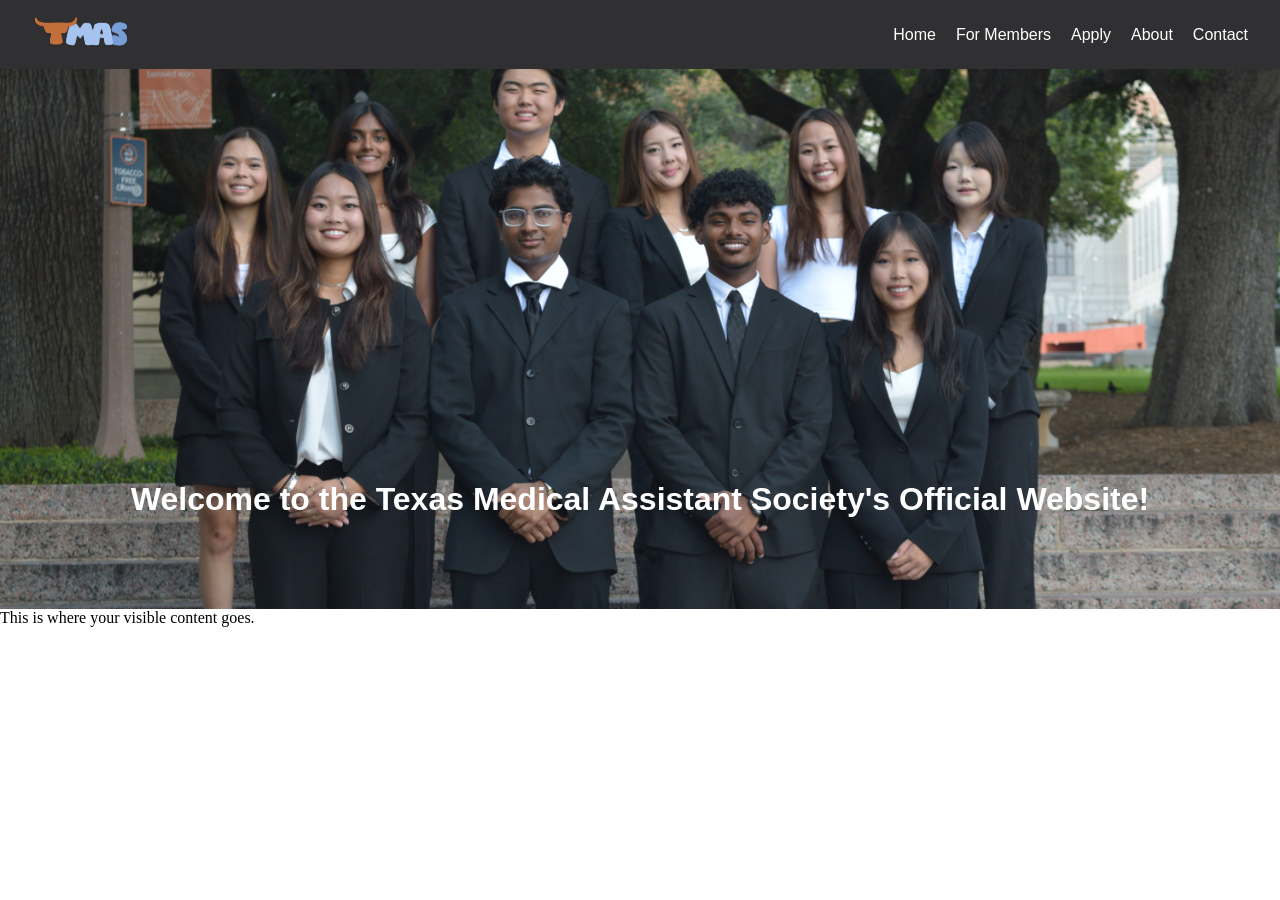
==== commit 4f89604d: "Updates with images, navbar, and fonts" ====
--- a/index.html
+++ b/index.html
@@ -26,7 +26,13 @@
         </button>
     </nav>
 
-    <h1>Welcome to the Texas Medical Assistant Society's Official Website!</h1>
+    <header class="hero-section">
+        <div class="hero-content">
+            <h1 id="hero-text">Welcome to the Texas Medical Assistant Society's Official Website!</h1>
+        </div>
+    </header>
+
+    
     <p>This is where your visible content goes.</p>
     <script src="script.js"></script>
 
--- a/styles.css
+++ b/styles.css
@@ -35,12 +35,13 @@
     text-decoration: none;          /* Removes the underline */
     font-size: 1rem;
     font-weight: 500;
+    font-family: 'Gill Sans', 'Gill Sans MT', Calibri, 'Trebuchet MS', sans-serif;
     transition: color 0.3s ease;    /* Smooth hover effect transition */
 }
 
 /* Hover effects for link interactivity */
 .nav-links a:hover {
-    color: #04AA6D;                 /* Changes color when mouse hovers over */
+    color: #77c0e0;                 /* Changes color when mouse hovers over */
 }
 
 /* Heading 1 Font and Stuff */
@@ -57,7 +58,7 @@
     flex-direction: column;
     justify-content: space-between;
     height: 21px;
-    width: 30px;
+    width: 30px; 
 }
 
 /* Three lines for hamburger */
@@ -67,9 +68,43 @@
     width: 100%;
     background-color: #ffffff;
     border-radius: 2px;
+    transition: transform 0.3s ease-in-out, opacity 0.3s ease-in-out;
 }
 
+.hero-section {
+    /* Set the background image path */
+    background-image: url('/images/hero.JPG');
+    
+    /* Center the image and make it scale proportionally */
+    background-size: cover;
+    background-position: center;
+    background-repeat: no-repeat;
+    
+    /* Control the height of your hero section */
+    height: 60vh; /* Takes up 80% or 60% of the viewport height depending on desktop or mobile */
+    
+    /* Flexbox layout to center the text blocks inside the hero */
+    display: flex;
+    justify-content: center;
+    align-items: center;
+    text-align: center;
+    
+    /* Padding to ensure content never touches the edges on mobile */
+    padding: 0 20px;
+}
+
+#hero-text {
+    padding-top: 20rem;
+    color: #fff;
+    text-shadow: 2 2 2 #303033;
+    font-family: 'Gill Sans', 'Gill Sans MT', Calibri, 'Trebuchet MS', sans-serif;
+}
+
+
 @media (max-width: 768px) {
+    .navbar {
+        position: relative;
+    }
     .nav-links {
         display: none;
     }
@@ -81,8 +116,19 @@
     .nav-links.active {
         display: flex !important;
         flex-direction: column;
-        list-style: circle;               /* Removes bullet points */
         gap: 20px;                      /* Adds space between each link */
+
+        /* Dropdown Position */
+        position: absolute;
+        top: 100%;       /* Positions it exactly below the navbar bottom edge */
+        left: 0;
+        width: 100%;     /* Spans the full width of the viewport */
+        background-color: #303033; /* Matches your dark navbar background */
+        padding: 2rem 2rem 2rem 3.5rem ;   /* Gives the vertical links breathing room */
+        z-index: 100;    /* Forces it to sit on top of any page content below it */
+        
+        text-align: left; /* Centers the links (optional, remove for left-aligned) */
+
 }
 }
 
@@ -90,18 +136,18 @@
 
 /* Top line: rotates 45 degrees downward and moves into place */
 .hamburger.open span:nth-child(1) {
-  transform: translateY(8px) rotate(45deg);
+  transform: translateY(9.5px) rotate(45deg);
 }
 
 /* Middle line: vanishes */
 .hamburger.open span:nth-child(2) {
   opacity: 0;
-  transform: translateX(-10px); /* Optional: slides it out to the left */
+  transform: translateX(0px); /* Optional: slides it out to the left */
 }
 
 /* Bottom line: rotates 45 degrees upward and moves into place */
 .hamburger.open span:nth-child(3) {
-  transform: translateY(-11px) rotate(-45deg);
+  transform: translateY(-9.5px) rotate(-45deg);
 }
 
 
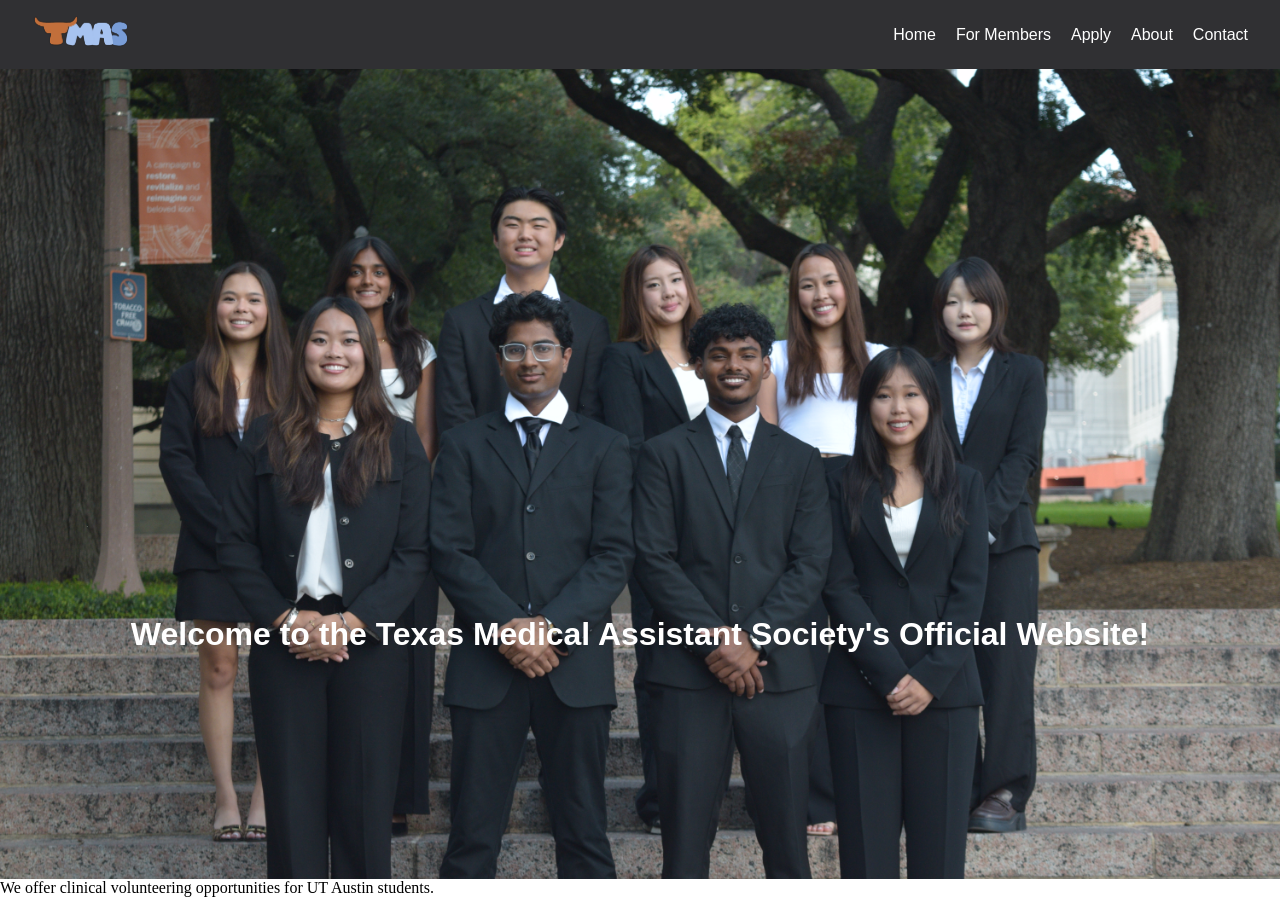
==== commit 56a9af4a: "Hero Image Formatting Fix" ====
--- a/index.html
+++ b/index.html
@@ -33,7 +33,7 @@
     </header>
 
     
-    <p>This is where your visible content goes.</p>
+    <p>We offer clinical volunteering opportunities for UT Austin students.</p>
     <script src="script.js"></script>
 
 </body>
--- a/styles.css
+++ b/styles.css
@@ -81,7 +81,7 @@
     background-repeat: no-repeat;
     
     /* Control the height of your hero section */
-    height: 60vh; /* Takes up 80% or 60% of the viewport height depending on desktop or mobile */
+    height: 90vh; /* Takes up 80% or 60% of the viewport height depending on desktop or mobile */
     
     /* Flexbox layout to center the text blocks inside the hero */
     display: flex;
@@ -112,6 +112,11 @@
     .hamburger {
         display: flex; /* Shows 3-line icon */
     }
+
+    .hero-section {
+        height: 60vh;
+    }
+
      /* Class to toggle visibility via JavaScript when clicked */
     .nav-links.active {
         display: flex !important;
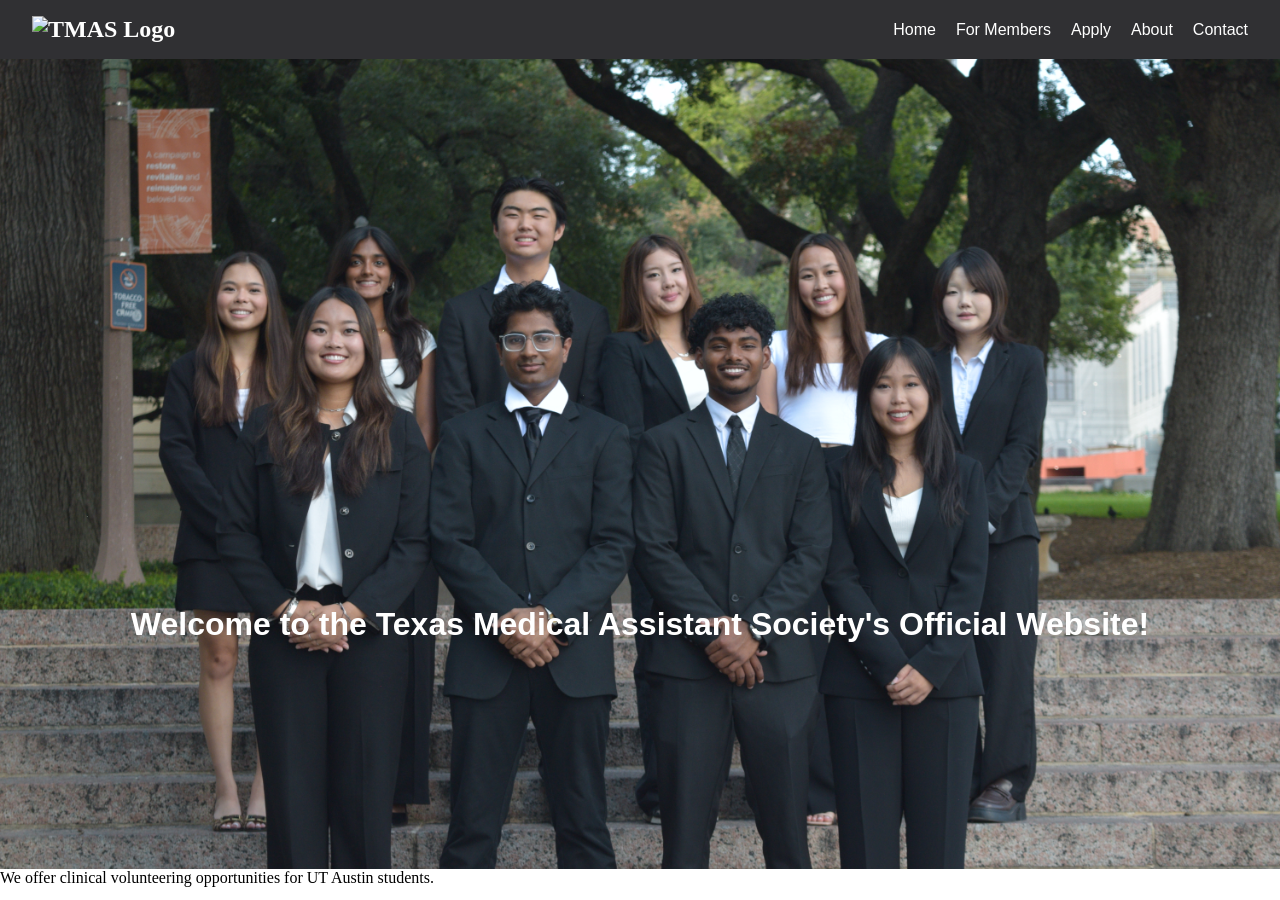
==== commit 7c70e562: "Copyright Compliance" ====
--- a/index.html
+++ b/index.html
@@ -9,7 +9,7 @@
 <body>
 
     <nav class="navbar">
-        <div class="nav-logo"><a href="index.html"><img src=images/logo.svg width=100rem height=auto alt ="TMAS Logo"></a></div>
+        <div class="nav-logo"><a href="index.html"><img src=images/ width=100rem height=auto alt ="TMAS Logo"></a></div>
 
         <ul class="nav-links">
             <li><a href="index.html">Home</a></li>
